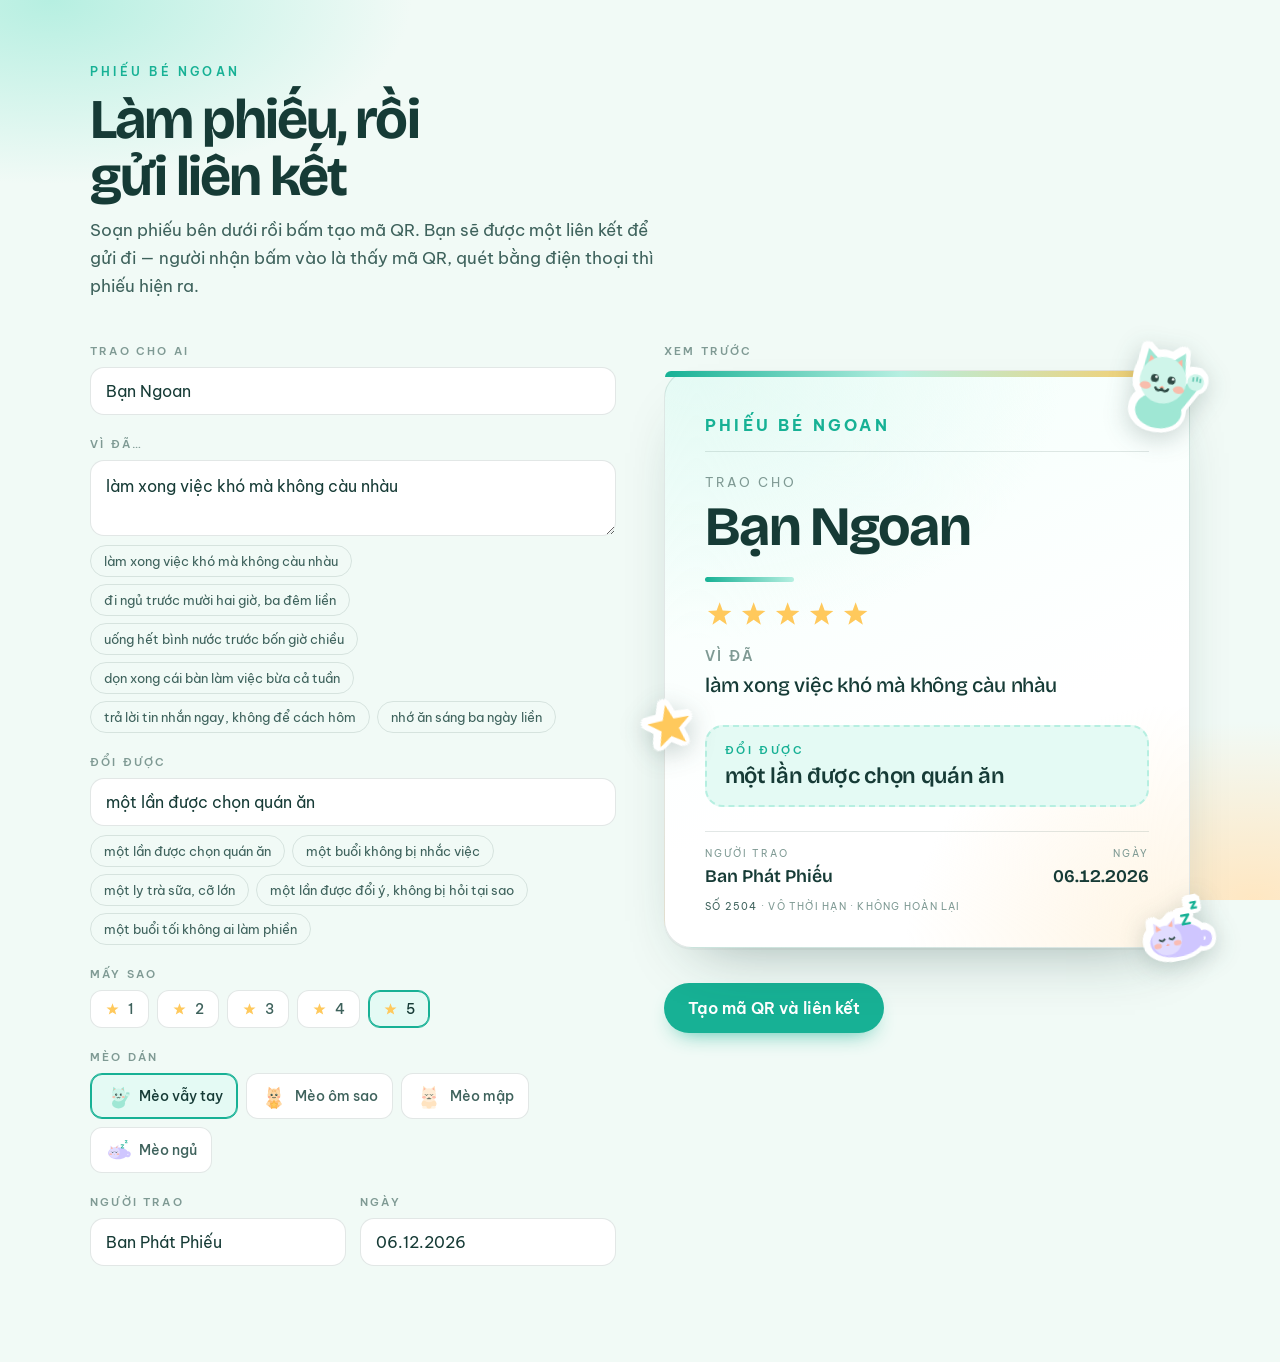
==== docs/index.html @ 90608438 "Chữ PHIẾU BÉ NGOAN trên thẻ to hơn" ====
<!doctype html>
<html lang="vi">
<head>
<meta charset="utf-8">
<meta name="viewport" content="width=device-width, initial-scale=1">
<meta name="theme-color" content="#F1FAF6">
<meta name="description" content="Làm phiếu bé ngoan: soạn nội dung, tạo mã QR và gửi liên kết cho người nhận.">
<meta name="color-scheme" content="light">
<style>*{margin:0;padding:0}html,body{min-height:100%}svg,img{max-width:100%}</style>
<title>Làm Phiếu Bé Ngoan</title>
<link rel="preconnect" href="https://fonts.googleapis.com">
<link rel="preconnect" href="https://fonts.gstatic.com" crossorigin>
<link rel="stylesheet" href="https://fonts.googleapis.com/css2?family=Bricolage+Grotesque:opsz,wght@12..96,500;12..96,600;12..96,700&family=Be+Vietnam+Pro:wght@400;500;600&display=swap">
<style>
  *, *::before, *::after { box-sizing: border-box; }

  :root {
    /* nền sáng: mint sương và kem */
    --nen:      #F1FAF6;
    --nen-2:    #FFF7EC;
    --the:      #FFFFFF;
    --the-2:    #F3FFFB;

    /* chữ: mực xanh rừng, không dùng đen thuần */
    --muc:      #163B36;
    --muc-mo:   #3E625C;
    --xam:      #7F9A94;

    /* sắc nhấn pastel */
    --mint:     #17B195;
    --mint-nhat:#B6EFE1;
    --mint-rat: #E4FAF4;
    --dao:      #FF9E86;
    --vang:     #FFC95C;
    --lav:      #B9AEFF;

    --vien:     rgba(22, 59, 54, 0.12);
    --vien-ro:  rgba(22, 59, 54, 0.26);

    --serif: "Bricolage Grotesque", "Be Vietnam Pro", system-ui, sans-serif;
    --sans: "Be Vietnam Pro", "Segoe UI", system-ui, -apple-system, sans-serif;

    /* viền trắng kiểu sticker + bóng nổi */
    --keyline:
      drop-shadow(2.5px 0 0 #fff) drop-shadow(-2.5px 0 0 #fff)
      drop-shadow(0 2.5px 0 #fff) drop-shadow(0 -2.5px 0 #fff)
      drop-shadow(1.8px 1.8px 0 #fff) drop-shadow(-1.8px 1.8px 0 #fff)
      drop-shadow(1.8px -1.8px 0 #fff) drop-shadow(-1.8px -1.8px 0 #fff)
      drop-shadow(0 6px 12px rgba(22, 59, 54, 0.22));
  }

  body {
    margin: 0;
    background: var(--nen);
    color: var(--muc);
    font-family: var(--sans);
    font-weight: 400;
    -webkit-font-smoothing: antialiased;
    text-rendering: optimizeLegibility;
  }

  :focus-visible { outline: 2px solid var(--mint); outline-offset: 3px; border-radius: 8px; }

  body {
    background:
      radial-gradient(44% 32% at 4% 0%, var(--mint-nhat), transparent 64%),
      radial-gradient(40% 32% at 98% 100%, #FFE7C2, transparent 62%),
      var(--nen);
    background-attachment: fixed;
    overflow-x: clip;   /* mèo dán tràn mép không được sinh thanh cuộn ngang */
  }

  .trang {
    max-width: 1180px;
    margin: 0 auto;
    padding: clamp(28px, 6vw, 64px) clamp(22px, 4vw, 40px) clamp(48px, 8vw, 96px);
    display: flex; flex-direction: column;
    gap: clamp(28px, 5vw, 44px);
  }

  /* ---------- đầu trang ---------- */
  .dinh { display: flex; flex-direction: column; gap: 12px; max-width: 52ch; }
  .mi {
    font-size: .72rem; font-weight: 600;
    letter-spacing: .28em; text-transform: uppercase;
    color: var(--mint);
  }
  .dinh h1 {
    margin: 0;
    font-family: var(--serif);
    font-weight: 700;
    font-size: clamp(2.2rem, 7vw, 3.5rem);
    line-height: 1.02;
    letter-spacing: -0.035em;
    text-wrap: balance;
  }
  .dinh p { margin: 0; color: var(--muc-mo); font-size: clamp(.98rem, 2.6vw, 1.08rem); line-height: 1.6; }

  /* ---------- khung hai cột ---------- */
  .khung {
    display: grid;
    grid-template-columns: minmax(0, 1fr) minmax(0, 1fr);
    gap: clamp(24px, 4vw, 48px);
    align-items: start;
  }
  @media (max-width: 920px) { .khung { grid-template-columns: 1fr; } }

  /* ---------- bảng nhập ---------- */
  .bang { display: flex; flex-direction: column; gap: 22px; }
  .o { display: flex; flex-direction: column; gap: 9px; }
  .o > label, .o > span.nhan {
    font-size: .68rem; font-weight: 600;
    letter-spacing: .2em; text-transform: uppercase;
    color: var(--xam);
  }
  .o input, .o textarea {
    font: inherit; font-size: 1rem;
    color: var(--muc);
    background: var(--the);
    border: 1px solid var(--vien);
    border-radius: 14px;
    padding: 13px 15px;
    width: 100%;
    transition: border-color .18s ease, box-shadow .18s ease;
  }
  .o input:hover, .o textarea:hover { border-color: var(--vien-ro); }
  .o input:focus, .o textarea:focus {
    outline: none;
    border-color: var(--mint);
    box-shadow: 0 0 0 3px var(--mint-rat);
  }
  .o textarea { resize: vertical; min-height: 76px; line-height: 1.5; }
  .o input::placeholder, .o textarea::placeholder { color: var(--xam); }
  .hai { display: grid; grid-template-columns: 1fr 1fr; gap: 14px; }

  .goi { display: flex; flex-wrap: wrap; gap: 7px; }
  .goi button {
    font: inherit; font-size: .82rem;
    cursor: pointer;
    color: var(--muc-mo);
    background: transparent;
    border: 1px solid var(--vien);
    border-radius: 999px;
    padding: 7px 13px;
    text-align: left;
    transition: color .16s ease, border-color .16s ease, background .16s ease;
  }
  .goi button:hover { color: var(--muc); border-color: var(--mint); background: var(--mint-rat); }

  .chon { display: flex; flex-wrap: wrap; gap: 8px; }
  .chon button {
    font: inherit; font-size: .9rem; font-weight: 500;
    cursor: pointer;
    color: var(--muc-mo);
    background: var(--the);
    border: 1px solid var(--vien);
    border-radius: 12px;
    padding: 9px 14px;
    display: inline-flex; align-items: center; gap: 8px;
    transition: all .16s ease;
  }
  .chon button[aria-pressed="true"] {
    color: var(--muc);
    border-color: var(--mint);
    background: var(--mint-rat);
    box-shadow: inset 0 0 0 1px var(--mint);
  }
  .chon .sao-nho { width: 15px; height: 15px; display: block; }
  .chon .meo-nho { width: 26px; height: 26px; display: block; }

  /* ---------- cột phải ---------- */
  .phai { display: flex; flex-direction: column; gap: clamp(22px, 3.4vw, 34px); }
  .xem { display: flex; flex-direction: column; gap: 12px; }
  .xem > span {
    font-size: .68rem; font-weight: 600;
    letter-spacing: .2em; text-transform: uppercase; color: var(--xam);
  }
  .xem .the { max-width: 100%; }

  /* ---------- tạo mã ---------- */
  .tao { display: flex; flex-direction: column; gap: 18px; }

  .nut-lon {
    font: inherit; font-size: 1.02rem; font-weight: 600;
    cursor: pointer;
    padding: 15px 24px;
    border-radius: 999px;
    border: none;
    background: var(--mint);
    color: #fff;
    align-self: flex-start;
    display: inline-flex; align-items: center; gap: 10px;
    box-shadow: 0 10px 22px -12px rgba(23, 177, 149, 0.9);
    transition: background .16s ease, transform .12s ease;
  }
  .nut-lon:hover { background: #12A085; }
  .nut-lon:active { transform: translateY(1px); }

  .kq {
    display: grid;
    grid-template-columns: auto minmax(0, 1fr);
    gap: clamp(16px, 2.6vw, 24px);
    align-items: start;
    background: var(--the);
    border: 1px solid var(--vien);
    border-radius: 22px;
    padding: clamp(16px, 3vw, 22px);
    box-shadow: 0 24px 46px -30px rgba(22, 59, 54, 0.4);
  }
  .kq[hidden] { display: none; }
  @media (max-width: 560px) { .kq { grid-template-columns: 1fr; justify-items: center; text-align: center; } }

  .kq .ma-nho {
    background: #fff;
    border: 1px solid var(--vien);
    border-radius: 16px;
    padding: 10px;
  }
  .kq .ma-nho svg { display: block; width: clamp(120px, 26vw, 156px); height: auto; color: var(--muc); }

  .cot-link { display: flex; flex-direction: column; gap: 10px; min-width: 0; }
  .cot-link > label {
    font-size: .68rem; font-weight: 600;
    letter-spacing: .2em; text-transform: uppercase; color: var(--xam);
  }
  .hop { display: flex; gap: 8px; }
  .hop input {
    font: inherit; font-size: .88rem;
    flex: 1; min-width: 0;
    color: var(--muc-mo);
    background: var(--mint-rat);
    border: 1px solid var(--vien);
    border-radius: 12px;
    padding: 11px 13px;
    text-overflow: ellipsis;
  }
  .hop button {
    font: inherit; font-size: .9rem; font-weight: 600;
    cursor: pointer;
    white-space: nowrap;
    padding: 11px 18px;
    border-radius: 12px;
    border: 1px solid var(--mint);
    background: var(--mint);
    color: #fff;
    transition: background .16s ease;
  }
  .hop button:hover { background: #12A085; }

  .kq .ghi { margin: 0; font-size: .86rem; line-height: 1.6; color: var(--muc-mo); }
  .kq .xem-qr {
    font-size: .9rem; font-weight: 600;
    color: var(--mint); text-decoration: none;
    align-self: flex-start;
  }
  .kq .xem-qr:hover { text-decoration: underline; }

  .canh-bao {
    display: none;
    font-size: .88rem; line-height: 1.5;
    color: #8A5A12;
    background: #FFF3DC;
    border: 1px solid #F5D9A0;
    border-radius: 12px;
    padding: 11px 14px;
  }
  .canh-bao.hien { display: block; }

  /* ============ TẤM PHIẾU ============ */
  .the {
    position: relative;
    width: 100%;
    max-width: 560px;
    padding: clamp(26px, 6.5vw, 44px) clamp(22px, 6vw, 40px) clamp(22px, 5vw, 34px);
    border-radius: 28px;
    background:
      radial-gradient(120% 80% at 6% 0%, var(--mint-rat), transparent 58%),
      radial-gradient(90% 70% at 100% 100%, #FFF4E2, transparent 60%),
      linear-gradient(158deg, var(--the-2), var(--the) 62%);
    border: 1px solid var(--vien);
    box-shadow: 0 28px 60px -34px rgba(22, 59, 54, 0.45), 0 2px 0 rgba(22, 59, 54, 0.04);
    container-type: inline-size;
  }
  /* dải mint mảnh ở mép trên, cho ra dáng giấy in */
  .the::before {
    content: "";
    position: absolute; top: 0; left: 0; right: 0;
    height: 6px;
    border-radius: 28px 28px 0 0;
    background: linear-gradient(90deg, var(--mint), var(--mint-nhat) 45%, var(--vang));
  }

  .dau-the {
    display: flex; align-items: center;
    gap: 14px;
    padding-right: clamp(58px, 20cqw, 92px);   /* chừa chỗ cho mèo dán góc trên */
    padding-bottom: 16px;
    border-bottom: 1px solid var(--vien);
  }
  .nhan-the {
    font-size: clamp(.86rem, 3.6cqw, 1.12rem);
    font-weight: 700;
    letter-spacing: .2em;
    text-transform: uppercase;
    color: var(--mint);
  }
  .so-the {
    font-variant-numeric: tabular-nums;
    white-space: nowrap;
    color: var(--muc-mo);
  }

  .trao {
    margin: clamp(20px, 5cqw, 30px) 0 0;
    font-size: clamp(.78rem, 3cqw, .9rem);
    letter-spacing: .2em;
    text-transform: uppercase;
    color: var(--xam);
  }

  .ten {
    margin: .14em 0 0;
    font-family: var(--serif);
    font-weight: 700;
    font-size: clamp(2.2rem, 12.5cqw, 3.7rem);
    line-height: 1.02;
    letter-spacing: -0.03em;
    text-wrap: balance;
    color: var(--muc);
  }
  .ten::after {
    content: "";
    display: block;
    width: clamp(56px, 20cqw, 92px);
    height: 5px;
    margin-top: .38em;
    border-radius: 5px;
    background: linear-gradient(90deg, var(--mint), var(--mint-nhat));
  }

  .sao {
    display: flex; gap: .3em;
    margin-top: clamp(18px, 4.4cqw, 26px);
  }
  .sao svg { width: clamp(22px, 6.6cqw, 30px); height: auto; display: block; }
  .sao .tat { opacity: .16; }

  .vi {
    margin: clamp(16px, 4cqw, 22px) 0 0;
    font-family: var(--serif);
    font-weight: 500;
    font-size: clamp(1.06rem, 4.6cqw, 1.38rem);
    line-height: 1.45;
    letter-spacing: -0.01em;
    color: var(--muc);
    text-wrap: pretty;
  }
  .vi span {
    display: block;
    margin-bottom: .34em;
    font-family: var(--sans);
    font-size: .68em;
    font-weight: 600;
    letter-spacing: .18em;
    text-transform: uppercase;
    color: var(--xam);
  }

  /* cuống vé "đổi được" */
  .doi {
    margin-top: clamp(22px, 5.4cqw, 32px);
    padding: clamp(14px, 3.6cqw, 20px) clamp(16px, 4cqw, 22px);
    border: 2px dashed var(--mint-nhat);
    border-radius: 18px;
    background: var(--mint-rat);
    display: flex; flex-direction: column; gap: .3em;
  }
  .doi-nhan {
    font-size: clamp(.6rem, 2.4cqw, .7rem);
    font-weight: 600;
    letter-spacing: .24em;
    text-transform: uppercase;
    color: var(--mint);
  }
  .doi-noi {
    font-family: var(--serif);
    font-weight: 600;
    font-size: clamp(1.1rem, 5cqw, 1.44rem);
    line-height: 1.25;
    letter-spacing: -0.015em;
    color: var(--muc);
    text-wrap: balance;
  }

  .chan-the {
    margin-top: clamp(22px, 5.4cqw, 32px);
    padding-top: clamp(14px, 3.4cqw, 18px);
    border-top: 1px solid var(--vien);
    display: flex; align-items: flex-end; justify-content: space-between; gap: 18px;
  }
  .chan-the div { display: flex; flex-direction: column; gap: .3em; }
  .chan-the .nhan-nho {
    font-size: .62rem; letter-spacing: .2em; text-transform: uppercase; color: var(--xam);
  }
  .chan-the b {
    font-family: var(--serif); font-weight: 600;
    font-size: clamp(.98rem, 4cqw, 1.14rem);
    color: var(--muc);
  }
  .chan-the .ngay b { font-variant-numeric: tabular-nums; }
  .chan-the .ngay { text-align: right; }

  .hieu-luc {
    margin-top: clamp(12px, 3cqw, 16px);
    font-size: .64rem;
    letter-spacing: .12em;
    text-transform: uppercase;
    color: var(--xam);
  }

  /* ============ MÈO DÁN ============ */
  .meo {
    position: absolute;
    filter: var(--keyline);
    pointer-events: none;
    z-index: 2;
  }
  .meo svg { width: 100%; height: auto; display: block; }
  .meo-1 { width: clamp(74px, 21cqw, 108px); top: -34px;  right: -18px; transform: rotate(9deg); }
  .meo-2 { width: clamp(58px, 16cqw, 82px);  bottom: -20px; right: -22px; transform: rotate(-11deg); }
  .meo-3 { width: clamp(44px, 12cqw, 60px);  bottom: 34%; left: -22px; transform: rotate(-12deg); }

  @media (prefers-reduced-motion: no-preference) {
    .meo-1 { animation: nhun-meo 3.4s ease-in-out infinite; }
    @keyframes nhun-meo {
      0%, 100% { transform: rotate(9deg) translateY(0); }
      50%      { transform: rotate(9deg) translateY(-5px); }
    }
  }
</style>
</head>
<body>
<svg width="0" height="0" style="position:absolute" aria-hidden="true" focusable="false">
  <defs>
    <symbol id="sao" viewBox="0 0 32 30">
      <path d="M16 1.5 L19.3 10.5 L28.8 10.8 L21.3 16.7 L23.9 25.9 L16 20.6 L8.1 25.9 L10.7 16.7 L3.2 10.8 L12.7 10.5 Z"/>
    </symbol>

    <!-- mèo mập ngồi, mắt nhắm tít -->
    <symbol id="meo-map" viewBox="0 0 100 100">
      <ellipse cx="50" cy="80" rx="29" ry="19" fill="#FFE3C0"/>
      <ellipse cx="33" cy="94" rx="9" ry="5.5" fill="#FFF3E2"/>
      <ellipse cx="67" cy="94" rx="9" ry="5.5" fill="#FFF3E2"/>
      <path d="M25 36 L28 11 L47 27 Z" fill="#FFE3C0"/>
      <path d="M75 36 L72 11 L53 27 Z" fill="#FFE3C0"/>
      <path d="M29 31 L31 18 L41 27 Z" fill="#FFB4A2"/>
      <path d="M71 31 L69 18 L59 27 Z" fill="#FFB4A2"/>
      <circle cx="50" cy="47" r="27" fill="#FFEDD6"/>
      <path d="M36 45c2.4 3.4 6.6 3.4 9 0" stroke="#2E4A44" stroke-width="3.2" fill="none" stroke-linecap="round"/>
      <path d="M55 45c2.4 3.4 6.6 3.4 9 0" stroke="#2E4A44" stroke-width="3.2" fill="none" stroke-linecap="round"/>
      <ellipse cx="31" cy="55" rx="7" ry="4.6" fill="#FFB4A2" opacity=".85"/>
      <ellipse cx="69" cy="55" rx="7" ry="4.6" fill="#FFB4A2" opacity=".85"/>
      <path d="M50 54l-3.4 3h6.8z" fill="#FF9E86"/>
      <path d="M50 57v2.6m0 0c-1.9 3-6.2 2.8-7.6-.4M50 59.6c1.9 3 6.2 2.8 7.6-.4" stroke="#2E4A44" stroke-width="2.8" fill="none" stroke-linecap="round"/>
    </symbol>

    <!-- mèo cam ôm ngôi sao -->
    <symbol id="meo-sao" viewBox="0 0 100 100">
      <ellipse cx="50" cy="78" rx="26" ry="20" fill="#FFC078"/>
      <path d="M27 38 L30 14 L48 29 Z" fill="#FFC078"/>
      <path d="M73 38 L70 14 L52 29 Z" fill="#FFC078"/>
      <path d="M31 33 L33 21 L42 29 Z" fill="#FFB4A2"/>
      <path d="M69 33 L67 21 L58 29 Z" fill="#FFB4A2"/>
      <circle cx="50" cy="46" r="25" fill="#FFD9A5"/>
      <path d="M43 28c1.6 2.6 1.6 4.6 0 7M50 26.4c1.7 2.8 1.7 5 0 7.6M57 28c-1.6 2.6-1.6 4.6 0 7" stroke="#EFA959" stroke-width="3" fill="none" stroke-linecap="round"/>
      <circle cx="41" cy="46" r="4.4" fill="#2E4A44"/>
      <circle cx="59" cy="46" r="4.4" fill="#2E4A44"/>
      <circle cx="42.6" cy="44.4" r="1.5" fill="#fff"/>
      <circle cx="60.6" cy="44.4" r="1.5" fill="#fff"/>
      <ellipse cx="32" cy="54" rx="6" ry="4" fill="#FF9E86" opacity=".8"/>
      <ellipse cx="68" cy="54" rx="6" ry="4" fill="#FF9E86" opacity=".8"/>
      <path d="M50 52l-3 2.8h6z" fill="#FF9E86"/>
      <path d="M50 55.6c-1.6 2.6-5.4 2.4-6.6-.4M50 55.6c1.6 2.6 5.4 2.4 6.6-.4" stroke="#2E4A44" stroke-width="2.6" fill="none" stroke-linecap="round"/>
      <path d="M50 66.5 L54.4 78.4 L67 78.8 L57.1 86.6 L60.5 98.7 L50 91.7 L39.5 98.7 L42.9 86.6 L33 78.8 L45.6 78.4 Z" fill="#FFC95C" stroke="#F5A623" stroke-width="2" stroke-linejoin="round"/>
      <ellipse cx="28" cy="80" rx="8" ry="6" fill="#FFD9A5" transform="rotate(-18 28 80)"/>
      <ellipse cx="72" cy="80" rx="8" ry="6" fill="#FFD9A5" transform="rotate(18 72 80)"/>
    </symbol>

    <!-- mèo tím cuộn tròn ngủ -->
    <symbol id="meo-ngu" viewBox="0 0 100 100">
      <path d="M88 62c0 14.4-17 24-38 24S12 76.4 12 62s17-22 38-22 38 7.6 38 22z" fill="#CFC6FF"/>
      <path d="M86 60c6-2 10 3 8 9-1.6 4.8-7 6-10.6 3.4" fill="none" stroke="#CFC6FF" stroke-width="9" stroke-linecap="round"/>
      <circle cx="36" cy="60" r="21" fill="#E1DCFF"/>
      <path d="M20 50 L21 33 L34 44 Z" fill="#E1DCFF"/>
      <path d="M50 46 L52 30 L38 41 Z" fill="#E1DCFF"/>
      <path d="M23 46 L24 37 L31 44 Z" fill="#FFB4A2"/>
      <path d="M47 43 L48 34 L41 41 Z" fill="#FFB4A2"/>
      <path d="M26 58c1.8 2.6 5 2.6 6.8 0" stroke="#2E4A44" stroke-width="2.8" fill="none" stroke-linecap="round"/>
      <path d="M40 58c1.8 2.6 5 2.6 6.8 0" stroke="#2E4A44" stroke-width="2.8" fill="none" stroke-linecap="round"/>
      <ellipse cx="22" cy="66" rx="5.4" ry="3.6" fill="#FFB4A2" opacity=".8"/>
      <ellipse cx="50" cy="66" rx="5.4" ry="3.6" fill="#FFB4A2" opacity=".8"/>
      <path d="M36 65l-2.6 2.4h5.2z" fill="#FF9E86"/>
      <path d="M62 30h10l-10 12h10" stroke="#17B195" stroke-width="3.4" fill="none" stroke-linecap="round" stroke-linejoin="round"/>
      <path d="M78 14h7l-7 8h7" stroke="#17B195" stroke-width="3" fill="none" stroke-linecap="round" stroke-linejoin="round"/>
    </symbol>

    <!-- mèo mint vẫy tay -->
    <symbol id="meo-vay" viewBox="0 0 100 100">
      <ellipse cx="52" cy="79" rx="25" ry="19" fill="#9FE7D4"/>
      <path d="M70 72 L84 48" stroke="#9FE7D4" stroke-width="13" stroke-linecap="round" fill="none"/>
      <circle cx="87" cy="43" r="9" fill="#CFF5EA"/>
      <path d="M84 38.5v3.2M88 37.6v3.6M91.6 39v3" stroke="#6FCDB8" stroke-width="2" stroke-linecap="round"/>
      <path d="M29 38 L32 14 L50 29 Z" fill="#9FE7D4"/>
      <path d="M75 38 L72 14 L54 29 Z" fill="#9FE7D4"/>
      <path d="M33 33 L35 21 L44 29 Z" fill="#FFB4A2"/>
      <path d="M71 33 L69 21 L60 29 Z" fill="#FFB4A2"/>
      <circle cx="52" cy="46" r="25" fill="#CFF5EA"/>
      <circle cx="43" cy="45" r="4.2" fill="#2E4A44"/>
      <circle cx="61" cy="45" r="4.2" fill="#2E4A44"/>
      <circle cx="44.5" cy="43.5" r="1.4" fill="#fff"/>
      <circle cx="62.5" cy="43.5" r="1.4" fill="#fff"/>
      <ellipse cx="34" cy="54" rx="6" ry="4" fill="#FFB4A2" opacity=".85"/>
      <ellipse cx="70" cy="54" rx="6" ry="4" fill="#FFB4A2" opacity=".85"/>
      <path d="M52 52l-3 2.8h6z" fill="#FF9E86"/>
      <path d="M52 55.4c-1.7 2.8-5.6 2.6-6.9-.4M52 55.4c1.7 2.8 5.6 2.6 6.9-.4" stroke="#2E4A44" stroke-width="2.6" fill="none" stroke-linecap="round"/>
    </symbol>
  </defs>
</svg>

<div class="trang">
  <header class="dinh">
    <span class="mi">Phiếu bé ngoan</span>
    <h1>Làm phiếu, rồi gửi liên kết</h1>
    <p>Soạn phiếu bên dưới rồi bấm tạo mã QR. Bạn sẽ được một liên kết để gửi đi — người nhận bấm vào là thấy mã QR, quét bằng điện thoại thì phiếu hiện ra.</p>
  </header>

  <div class="khung">
    <form class="bang" id="bang" autocomplete="off">
      <div class="o">
        <label for="i-t">Trao cho ai</label>
        <input id="i-t" data-k="t" placeholder="Tên người được khen">
      </div>

      <div class="o">
        <label for="i-l">Vì đã…</label>
        <textarea id="i-l" data-k="l" placeholder="làm xong việc khó mà không càu nhàu"></textarea>
        <div class="goi" id="goi-l"></div>
      </div>

      <div class="o">
        <label for="i-r">Đổi được</label>
        <input id="i-r" data-k="r" placeholder="một lần được chọn quán ăn">
        <div class="goi" id="goi-r"></div>
      </div>

      <div class="o">
        <span class="nhan">Mấy sao</span>
        <div class="chon" id="chon-s"></div>
      </div>

      <div class="o">
        <span class="nhan">Mèo dán</span>
        <div class="chon" id="chon-c"></div>
      </div>

      <div class="hai">
        <div class="o">
          <label for="i-g">Người trao</label>
          <input id="i-g" data-k="g" placeholder="Ban Phát Phiếu">
        </div>
        <div class="o">
          <label for="i-n">Ngày</label>
          <input id="i-n" data-k="n" placeholder="24.08.2026">
        </div>
      </div>
    </form>

    <div class="phai">
      <div class="xem">
        <span>Xem trước</span>
        <article class="the" id="the"></article>
      </div>

      <div class="tao">
        <button type="button" class="nut-lon" id="nut-tao">Tạo mã QR và liên kết</button>

        <p class="canh-bao" id="canh-bao"></p>

        <div class="kq" id="kq" hidden>
          <div class="ma-nho">
            <svg id="qr" role="img" aria-label="Mã QR mở phiếu bé ngoan"></svg>
          </div>
          <div class="cot-link">
            <label for="o-link">Liên kết gửi đi</label>
            <div class="hop">
              <input id="o-link" readonly>
              <button type="button" id="nut-sao">Sao chép</button>
            </div>
            <p class="ghi">Gửi liên kết này cho người ta. Họ bấm vào sẽ thấy trang có mã QR to để quét. Mã nhỏ bên cạnh chính là mã đó — bạn cũng có thể chìa máy cho họ quét ngay.</p>
            <a class="xem-qr" id="nut-xem" href="#" target="_blank" rel="noopener">Xem trước trang mã QR →</a>
          </div>
        </div>
      </div>
    </div>
  </div>
</div>

<script>
/* Bộ mã hoá QR chạy trong trình duyệt: chế độ byte, mức lỗi L/M, phiên bản 1..20.
   Bảng ECC và vị trí ô căn chỉnh sinh từ thư viện segno (xem README).
   Đã kiểm chứng: render rồi giải mã ngược 16/17 trường hợp thử, phiên bản 1..15. */
const ECC_TB=[[[[1,26,19]],[[1,26,16]]],[[[1,44,34]],[[1,44,28]]],[[[1,70,55]],[[1,70,44]]],[[[1,100,80]],[[2,50,32]]],[[[1,134,108]],[[2,67,43]]],[[[2,86,68]],[[4,43,27]]],[[[2,98,78]],[[4,49,31]]],[[[2,121,97]],[[2,60,38],[2,61,39]]],[[[2,146,116]],[[3,58,36],[2,59,37]]],[[[2,86,68],[2,87,69]],[[4,69,43],[1,70,44]]],[[[4,101,81]],[[1,80,50],[4,81,51]]],[[[2,116,92],[2,117,93]],[[6,58,36],[2,59,37]]],[[[4,133,107]],[[8,59,37],[1,60,38]]],[[[3,145,115],[1,146,116]],[[4,64,40],[5,65,41]]],[[[5,109,87],[1,110,88]],[[5,65,41],[5,66,42]]],[[[5,122,98],[1,123,99]],[[7,73,45],[3,74,46]]],[[[1,135,107],[5,136,108]],[[10,74,46],[1,75,47]]],[[[5,150,120],[1,151,121]],[[9,69,43],[4,70,44]]],[[[3,141,113],[4,142,114]],[[3,70,44],[11,71,45]]],[[[3,135,107],[5,136,108]],[[3,67,41],[13,68,42]]]];
const ALIGN_TB=[[6,18],[6,22],[6,26],[6,30],[6,34],[6,22,38],[6,24,42],[6,26,46],[6,28,50],[6,30,54],[6,32,58],[6,34,62],[6,26,46,66],[6,26,48,70],[6,26,50,74],[6,30,54,78],[6,30,56,82],[6,30,58,86],[6,34,62,90]];

/* Bộ mã hoá QR tối giản: chế độ byte, mức lỗi L/M, phiên bản 1..20.
   Bảng ECC và vị trí ô căn chỉnh lấy từ thư viện segno để khỏi sai số liệu. */
var QR = (function () {
  "use strict";

  // --- trường Galois GF(256), đa thức nguyên thuỷ 0x11D ---
  var EXP = new Uint8Array(512), LOG = new Uint8Array(256);
  (function () {
    for (var i = 0, x = 1; i < 255; i++) { EXP[i] = x; LOG[x] = i; x <<= 1; if (x & 0x100) x ^= 0x11d; }
    for (var j = 255; j < 512; j++) EXP[j] = EXP[j - 255];
  })();
  function nhan(a, b) { return a && b ? EXP[LOG[a] + LOG[b]] : 0; }

  function daThucSinh(n) {
    var g = [1];
    for (var i = 0; i < n; i++) {
      var t = new Array(g.length + 1);
      for (var k = 0; k < t.length; k++) t[k] = 0;
      for (var j = 0; j < g.length; j++) {
        t[j] ^= g[j];
        t[j + 1] ^= nhan(g[j], EXP[i]);
      }
      g = t;
    }
    return g;
  }

  function duLoi(data, n) {
    var g = daThucSinh(n), res = new Uint8Array(data.length + n), i, j;
    res.set(data);
    for (i = 0; i < data.length; i++) {
      var c = res[i];
      if (!c) continue;
      for (j = 0; j < g.length; j++) res[i + j] ^= nhan(g[j], c);
    }
    return res.subarray(data.length);
  }

  // --- chuỗi bit ---
  function Bit() { this.b = []; }
  Bit.prototype.day = function (val, len) {
    for (var i = len - 1; i >= 0; i--) this.b.push((val >>> i) & 1);
  };
  Bit.prototype.byteHoa = function (n) {
    var out = new Uint8Array(n), i;
    for (i = 0; i < this.b.length; i++) if (this.b[i]) out[i >> 3] |= 0x80 >> (i & 7);
    return out;
  };

  function utf8(s) { return new TextEncoder().encode(s); }

  var MUC = { L: 0, M: 1 };           // chỉ số trong ECC_TB
  var BIT_MUC = { L: 1, M: 0 };       // 2 bit mức lỗi trong ô thông tin định dạng

  function khoi(v, muc) { return ECC_TB[v - 1][MUC[muc]]; }
  function soODuLieu(v, muc) {
    return khoi(v, muc).reduce(function (t, b) { return t + b[0] * b[2]; }, 0);
  }
  function dem(v) { return v < 10 ? 8 : 16; }   // độ dài chỉ báo số ký tự, chế độ byte

  function chonPhienBan(len, muc) {
    for (var v = 1; v <= 20; v++) {
      if (4 + dem(v) + 8 * len <= soODuLieu(v, muc) * 8) return v;
    }
    return 0;
  }

  // --- ghép dữ liệu + sửa lỗi, có xen kẽ khối ---
  function taoODuLieu(bytes, v, muc) {
    var bs = new Bit(), tong = soODuLieu(v, muc), i;
    bs.day(4, 4);                 // chế độ byte
    bs.day(bytes.length, dem(v));
    for (i = 0; i < bytes.length; i++) bs.day(bytes[i], 8);
    var conLai = tong * 8 - bs.b.length;
    bs.day(0, Math.min(4, conLai));                 // dấu kết thúc
    while (bs.b.length % 8) bs.b.push(0);
    var d = bs.byteHoa(tong), vt = Math.ceil(bs.b.length / 8), dem2 = 0;
    while (vt < tong) d[vt++] = (dem2++ % 2) ? 0x11 : 0xec;   // ô đệm

    var nhom = [], vtri = 0;
    khoi(v, muc).forEach(function (b) {
      for (var k = 0; k < b[0]; k++) {
        nhom.push({ d: d.subarray(vtri, vtri + b[2]), n: b[1] - b[2] });
        vtri += b[2];
      }
    });
    var ec = nhom.map(function (n) { return duLoi(n.d, n.n); });

    var ra = [], maxD = Math.max.apply(null, nhom.map(function (n) { return n.d.length; }));
    var maxE = Math.max.apply(null, ec.map(function (e) { return e.length; })), j;
    for (i = 0; i < maxD; i++) for (j = 0; j < nhom.length; j++) if (i < nhom[j].d.length) ra.push(nhom[j].d[i]);
    for (i = 0; i < maxE; i++) for (j = 0; j < ec.length; j++) if (i < ec[j].length) ra.push(ec[j][i]);
    return ra;
  }

  // --- BCH cho ô thông tin định dạng và phiên bản ---
  function soBit(x) { var n = 0; while (x) { n++; x >>>= 1; } return n; }
  function bch(d, poly, bitPoly) {
    while (soBit(d) >= bitPoly) d ^= poly << (soBit(d) - bitPoly);
    return d;
  }
  function thongTinDinhDang(muc, mask) {
    var so = (BIT_MUC[muc] << 3) | mask;
    return ((so << 10) | bch(so << 10, 0x537, 11)) ^ 0x5412;
  }
  function thongTinPhienBan(v) {
    return (v << 12) | bch(v << 12, 0x1f25, 13);
  }

  // --- khung ma trận ---
  function khungMoi(v) {
    var n = 4 * v + 17, i, j;
    var m = [], giu = [];
    for (i = 0; i < n; i++) { m.push(new Uint8Array(n)); giu.push(new Uint8Array(n)); }

    function dat(r, c, val) { m[r][c] = val; giu[r][c] = 1; }

    // ba ô định vị + dải phân cách
    [[0, 0], [0, n - 7], [n - 7, 0]].forEach(function (p) {
      for (i = -1; i <= 7; i++) for (j = -1; j <= 7; j++) {
        var r = p[0] + i, c = p[1] + j;
        if (r < 0 || c < 0 || r >= n || c >= n) continue;
        var v1 = (i >= 0 && i <= 6 && (j === 0 || j === 6)) ||
                 (j >= 0 && j <= 6 && (i === 0 || i === 6)) ||
                 (i >= 2 && i <= 4 && j >= 2 && j <= 4);
        dat(r, c, v1 ? 1 : 0);
      }
    });

    // dải nhịp
    for (i = 8; i < n - 8; i++) { dat(6, i, i % 2 === 0 ? 1 : 0); dat(i, 6, i % 2 === 0 ? 1 : 0); }

    // ô căn chỉnh
    if (v >= 2) {
      var pos = ALIGN_TB[v - 2];
      pos.forEach(function (r) {
        pos.forEach(function (c) {
          if ((r === 6 && c === 6) || (r === 6 && c === n - 7) || (r === n - 7 && c === 6)) return;
          for (i = -2; i <= 2; i++) for (j = -2; j <= 2; j++) {
            var t = Math.max(Math.abs(i), Math.abs(j));
            dat(r + i, c + j, t !== 1 ? 1 : 0);
          }
        });
      });
    }

    // chỗ dành cho thông tin định dạng
    for (i = 0; i <= 8; i++) { if (i !== 6) { dat(8, i, 0); dat(i, 8, 0); } }
    for (i = 0; i < 8; i++) { dat(8, n - 1 - i, 0); dat(n - 1 - i, 8, 0); }
    dat(n - 8, 8, 1);   // ô luôn tối

    // chỗ dành cho thông tin phiên bản
    if (v >= 7) {
      for (i = 0; i < 6; i++) for (j = 0; j < 3; j++) { dat(n - 11 + j, i, 0); dat(i, n - 11 + j, 0); }
    }
    return { m: m, giu: giu, n: n };
  }

  function datDuLieu(k, o) {
    var n = k.n, bit = 0, tong = o.length * 8;
    for (var c = n - 1; c > 0; c -= 2) {
      if (c === 6) c--;
      for (var i = 0; i < n; i++) {
        for (var t = 0; t < 2; t++) {
          var r = ((c + 1) & 2) === 0 ? n - 1 - i : i;   // hướng zigzag theo cột
          var cc = c - t;
          if (k.giu[r][cc]) continue;
          var v = bit < tong ? (o[bit >> 3] >> (7 - (bit & 7))) & 1 : 0;
          k.m[r][cc] = v; bit++;
        }
      }
    }
  }

  function mask(r, c, k) {
    switch (k) {
      case 0: return (r + c) % 2 === 0;
      case 1: return r % 2 === 0;
      case 2: return c % 3 === 0;
      case 3: return (r + c) % 3 === 0;
      case 4: return (Math.floor(r / 2) + Math.floor(c / 3)) % 2 === 0;
      case 5: return (r * c) % 2 + (r * c) % 3 === 0;
      case 6: return ((r * c) % 2 + (r * c) % 3) % 2 === 0;
      default: return ((r + c) % 2 + (r * c) % 3) % 2 === 0;
    }
  }

  function diem(m, n) {
    var p = 0, i, j, k, d;
    // luật 1: dãy cùng màu từ 5 ô
    for (i = 0; i < n; i++) {
      for (d = 0; d < 2; d++) {
        var run = 1;
        for (j = 1; j < n; j++) {
          var a = d ? m[j][i] : m[i][j], b = d ? m[j - 1][i] : m[i][j - 1];
          if (a === b) { run++; } else { if (run >= 5) p += run - 2; run = 1; }
        }
        if (run >= 5) p += run - 2;
      }
    }
    // luật 2: khối 2x2 cùng màu
    for (i = 0; i < n - 1; i++) for (j = 0; j < n - 1; j++) {
      var v = m[i][j];
      if (v === m[i][j + 1] && v === m[i + 1][j] && v === m[i + 1][j + 1]) p += 3;
    }
    // luật 3: mẫu 1:1:3:1:1 kèm 4 ô sáng
    var mau = [1, 0, 1, 1, 1, 0, 1, 0, 0, 0, 0];
    var maur = [0, 0, 0, 0, 1, 0, 1, 1, 1, 0, 1];
    for (i = 0; i < n; i++) for (j = 0; j + 11 <= n; j++) {
      var ok1 = true, ok2 = true, ok3 = true, ok4 = true;
      for (k = 0; k < 11; k++) {
        if (m[i][j + k] !== mau[k]) ok1 = false;
        if (m[i][j + k] !== maur[k]) ok2 = false;
        if (m[j + k][i] !== mau[k]) ok3 = false;
        if (m[j + k][i] !== maur[k]) ok4 = false;
      }
      if (ok1) p += 40; if (ok2) p += 40; if (ok3) p += 40; if (ok4) p += 40;
    }
    // luật 4: tỉ lệ ô tối
    var toi = 0;
    for (i = 0; i < n; i++) for (j = 0; j < n; j++) if (m[i][j]) toi++;
    p += Math.floor(Math.abs(toi * 100 / (n * n) - 50) / 5) * 10;
    return p;
  }

  function taoMa(text, muc, maskEp) {
    muc = muc || "M";
    var bytes = utf8(text), v = chonPhienBan(bytes.length, muc);
    if (!v) throw new Error("Nội dung quá dài cho mã QR (tối đa phiên bản 20)");
    var o = taoODuLieu(bytes, v, muc);

    var tot = null, totDiem = Infinity, mk;
    var dsMask = maskEp == null ? [0, 1, 2, 3, 4, 5, 6, 7] : [maskEp];
    for (var im = 0; im < dsMask.length; im++) {
      mk = dsMask[im];
      var k = khungMoi(v);
      datDuLieu(k, o);
      var i, j, n = k.n;
      for (i = 0; i < n; i++) for (j = 0; j < n; j++) if (!k.giu[i][j] && mask(i, j, mk)) k.m[i][j] ^= 1;

      // thông tin định dạng
      var f = thongTinDinhDang(muc, mk);
      for (i = 0; i < 15; i++) {
        var b = (f >> i) & 1;
        if (i < 6) k.m[i][8] = b;
        else if (i < 8) k.m[i + 1][8] = b;
        else k.m[n - 15 + i][8] = b;
        if (i < 8) k.m[8][n - 1 - i] = b;
        else if (i < 9) k.m[8][15 - i - 1 + 1] = b;
        else k.m[8][15 - i - 1] = b;
      }
      k.m[n - 8][8] = 1;

      // thông tin phiên bản
      if (v >= 7) {
        var vi = thongTinPhienBan(v);
        for (i = 0; i < 18; i++) {
          var bb = (vi >> i) & 1;
          k.m[Math.floor(i / 3)][n - 11 + (i % 3)] = bb;
          k.m[n - 11 + (i % 3)][Math.floor(i / 3)] = bb;
        }
      }

      var d = diem(k.m, n);
      if (d < totDiem) { totDiem = d; tot = k; tot.mask = mk; }
    }
    return { n: tot.n, m: tot.m, phienBan: v, muc: muc, mask: tot.mask };
  }

  // đường dẫn SVG dạng nét ngang, mỗi nét dày 1 đơn vị
  function duongDan(ma) {
    var d = "", n = ma.n, r, c;
    for (r = 0; r < n; r++) {
      c = 0;
      while (c < n) {
        if (!ma.m[r][c]) { c++; continue; }
        var dai = 0;
        while (c + dai < n && ma.m[r][c + dai]) dai++;
        d += "M" + c + " " + (r + 0.5) + "h" + dai;
        c += dai;
      }
    }
    return d;
  }

  return { taoMa: taoMa, duongDan: duongDan };
})();
</script>
<script>
/* Dữ liệu phiếu + bộ dựng thẻ, dùng chung cho trang tạo và trang phiếu.

   Nội dung phiếu nằm trong phần neo (#...) của địa chỉ dưới dạng base64url của
   JSON. Phần neo không được gửi lên máy chủ, nên lời nhắn không lọt vào log của
   GitHub Pages. */
var PHIEU = (function () {
  "use strict";

  var MEO = ["meo-vay", "meo-sao", "meo-map", "meo-ngu"];
  var MEO_TEN = { "meo-vay": "Mèo vẫy tay", "meo-sao": "Mèo ôm sao", "meo-map": "Mèo mập", "meo-ngu": "Mèo ngủ" };

  var SO_PHIEU = "Số 2504";

  var GOI_Y_LOI = [
    "làm xong việc khó mà không càu nhàu",
    "đi ngủ trước mười hai giờ, ba đêm liền",
    "uống hết bình nước trước bốn giờ chiều",
    "dọn xong cái bàn làm việc bừa cả tuần",
    "trả lời tin nhắn ngay, không để cách hôm",
    "nhớ ăn sáng ba ngày liền"
  ];
  var GOI_Y_THUONG = [
    "một lần được chọn quán ăn",
    "một buổi không bị nhắc việc",
    "một ly trà sữa, cỡ lớn",
    "một lần được đổi ý, không bị hỏi tại sao",
    "một buổi tối không ai làm phiền"
  ];

  function homNay() {
    var d = new Date(), hai = function (x) { return (x < 10 ? "0" : "") + x; };
    return hai(d.getDate()) + "." + hai(d.getMonth() + 1) + "." + d.getFullYear();
  }

  function macDinh() {
    return {
      t: "Bạn Ngoan",
      l: GOI_Y_LOI[0],
      r: GOI_Y_THUONG[0],
      g: "Ban Phát Phiếu",
      s: "5",
      c: "meo-vay",
      n: homNay()
    };
  }

  // --- mã hoá / giải mã phần neo ---
  function b64url(s) {
    return btoa(s).replace(/\+/g, "-").replace(/\//g, "_").replace(/=+$/, "");
  }
  function unB64url(s) {
    s = s.replace(/-/g, "+").replace(/_/g, "/");
    while (s.length % 4) s += "=";
    return atob(s);
  }
  function nhiPhanSangChuoi(u8) {
    var s = "", i;
    for (i = 0; i < u8.length; i++) s += String.fromCharCode(u8[i]);
    return s;
  }

  function maHoa(d) {
    var gon = {}, k;
    var md = macDinh();
    for (k in d) if (d[k] && d[k] !== md[k]) gon[k] = d[k];   // chỉ ghi phần khác mặc định cho mã QR gọn
    if (!Object.keys(gon).length) return "";
    return b64url(nhiPhanSangChuoi(new TextEncoder().encode(JSON.stringify(gon))));
  }

  function giaiMa(neo) {
    var d = macDinh();
    if (!neo) return d;
    try {
      var raw = unB64url(neo.replace(/^#/, ""));
      var u8 = new Uint8Array(raw.length), i;
      for (i = 0; i < raw.length; i++) u8[i] = raw.charCodeAt(i);
      var o = JSON.parse(new TextDecoder().decode(u8));
      for (i in o) if (typeof o[i] === "string" || typeof o[i] === "number") d[i] = String(o[i]);
    } catch (e) { /* neo hỏng thì dùng mặc định */ }
    return d;
  }

  function tuDiaChi() { return giaiMa(location.hash); }

  function diaChiPhieu(goc, d) {
    var m = maHoa(d);
    return goc + (m ? "#" + m : "");
  }

  // --- dựng thẻ ---
  function esc(s) {
    return String(s == null ? "" : s)
      .replace(/&/g, "&amp;").replace(/</g, "&lt;").replace(/>/g, "&gt;")
      .replace(/"/g, "&quot;").replace(/'/g, "&#39;");
  }

  function saoHtml(n) {
    n = Math.max(0, Math.min(5, parseInt(n, 10) || 0));
    var s = "", i;
    for (i = 1; i <= 5; i++) {
      s += '<svg viewBox="0 0 32 30" class="' + (i <= n ? "bat" : "tat") +
           '" fill="' + (i <= n ? "#FFC95C" : "#163B36") + '" aria-hidden="true"><use href="#sao"/></svg>';
    }
    return s;
  }

  function meoHtml(c) {
    if (MEO.indexOf(c) < 0) c = "meo-vay";
    var phu = c === "meo-ngu" ? "meo-map" : "meo-ngu";
    return '<div class="meo meo-1"><svg viewBox="0 0 100 100" aria-hidden="true"><use href="#' + c + '"/></svg></div>' +
           '<div class="meo meo-2"><svg viewBox="0 0 100 100" aria-hidden="true"><use href="#' + phu + '"/></svg></div>' +
           '<div class="meo meo-3"><svg viewBox="0 0 32 30" fill="#FFC95C" aria-hidden="true"><use href="#sao"/></svg></div>';
  }

  function veThe(el, d) {
    var n = Math.max(0, Math.min(5, parseInt(d.s, 10) || 0));
    el.innerHTML =
      '<div class="dau-the"><span class="nhan-the">Phiếu bé ngoan</span></div>' +
      '<p class="trao">Trao cho</p>' +
      '<h1 class="ten">' + esc(d.t || macDinh().t) + '</h1>' +
      '<div class="sao" role="img" aria-label="' + n + ' trên 5 sao">' + saoHtml(n) + '</div>' +
      '<p class="vi"><span>Vì đã</span>' + esc(d.l) + '</p>' +
      (d.r ? '<div class="doi"><span class="doi-nhan">Đổi được</span>' +
             '<strong class="doi-noi">' + esc(d.r) + '</strong></div>' : '') +
      '<div class="chan-the">' +
        '<div><span class="nhan-nho">Người trao</span><b>' + esc(d.g) + '</b></div>' +
        '<div class="ngay"><span class="nhan-nho">Ngày</span><b>' + esc(d.n) + '</b></div>' +
      '</div>' +
      '<div class="hieu-luc"><span class="so-the">' + esc(SO_PHIEU) + '</span>' +
      ' · vô thời hạn · không hoàn lại</div>' +
      meoHtml(d.c);
  }

  return {
    MEO: MEO, MEO_TEN: MEO_TEN,
    GOI_Y_LOI: GOI_Y_LOI, GOI_Y_THUONG: GOI_Y_THUONG,
    macDinh: macDinh, homNay: homNay,
    maHoa: maHoa, giaiMa: giaiMa, tuDiaChi: tuDiaChi, diaChiPhieu: diaChiPhieu,
    veThe: veThe
  };
})();
</script>
<script>
(function () {
  "use strict";

  var el = function (id) { return document.getElementById(id); };
  var KHOA = "tao-phieu-v2";
  var THU_MUC = location.href.replace(/[^/#?]*(?:[?#].*)?$/, "");
  var daTao = false;

  var d = PHIEU.macDinh();
  try {
    var luu = JSON.parse(localStorage.getItem(KHOA) || "null");
    if (luu) Object.keys(d).forEach(function (k) { if (typeof luu[k] === "string") d[k] = luu[k]; });
  } catch (e) { /* không có bộ nhớ thì thôi */ }

  // --- dựng các nhóm chọn ---
  var hs = "";
  for (var i = 1; i <= 5; i++) {
    hs += '<button type="button" data-dat="s=' + i + '" aria-pressed="false">' +
          '<svg class="sao-nho" viewBox="0 0 32 30" fill="#FFC95C" aria-hidden="true"><use href="#sao"/></svg>' + i + '</button>';
  }
  el("chon-s").innerHTML = hs;

  el("chon-c").innerHTML = PHIEU.MEO.map(function (m) {
    return '<button type="button" data-dat="c=' + m + '" aria-pressed="false">' +
           '<svg class="meo-nho" viewBox="0 0 100 100" aria-hidden="true"><use href="#' + m + '"/></svg>' +
           PHIEU.MEO_TEN[m] + '</button>';
  }).join("");

  function goiY(hop, ds, khoa) {
    el(hop).innerHTML = ds.map(function (t, n) {
      return '<button type="button" data-goi="' + khoa + '|' + n + '">' + t + "</button>";
    }).join("");
  }
  goiY("goi-l", PHIEU.GOI_Y_LOI, "l");
  goiY("goi-r", PHIEU.GOI_Y_THUONG, "r");

  // --- mã QR: nội dung là địa chỉ trang phiếu, giống mã người nhận sẽ quét ---
  function veQR(urlPhieu) {
    var q;
    try { q = QR.taoMa(urlPhieu, "M"); }
    catch (e1) {
      try { q = QR.taoMa(urlPhieu, "L"); }
      catch (e2) { return null; }
    }
    var vien = 4, s = q.n + 2 * vien, svg = el("qr");
    svg.setAttribute("viewBox", (-vien) + " " + (-vien) + " " + s + " " + s);
    svg.innerHTML =
      '<rect x="' + (-vien) + '" y="' + (-vien) + '" width="' + s + '" height="' + s + '" fill="#FFFFFF"/>' +
      '<path d="' + QR.duongDan(q) + '" fill="none" stroke="currentColor" stroke-width="1" shape-rendering="crispEdges"/>';
    return q.phienBan;
  }

  function capNhatKetQua() {
    var neo = PHIEU.maHoa(d);
    var linkGui = THU_MUC + "qr.html" + (neo ? "#" + neo : "");
    var linkPhieu = THU_MUC + "phieu.html" + (neo ? "#" + neo : "");

    el("o-link").value = linkGui;
    el("nut-xem").href = linkGui;

    var v = veQR(linkPhieu), cb = el("canh-bao");
    if (!v) {
      cb.textContent = "Nội dung dài quá, không nhét vừa mã QR. Rút ngắn dòng “Vì đã…” hoặc “Đổi được” giúp mình nhé.";
      cb.classList.add("hien");
    } else if (v >= 16) {
      cb.textContent = "Mã QR đang khá dày (phiên bản " + v + "). Vẫn quét được, nhưng rút ngắn lời nhắn thì máy quét nhanh hơn.";
      cb.classList.add("hien");
    } else {
      cb.classList.remove("hien");
    }
  }

  function ve() {
    PHIEU.veThe(el("the"), d);

    document.querySelectorAll("[data-k]").forEach(function (inp) {
      if (inp.value !== d[inp.getAttribute("data-k")]) inp.value = d[inp.getAttribute("data-k")];
    });
    document.querySelectorAll("[data-dat]").forEach(function (b) {
      var p = b.getAttribute("data-dat").split("=");
      b.setAttribute("aria-pressed", String(d[p[0]] === p[1]));
    });

    // đã tạo rồi thì cập nhật luôn để liên kết không bị cũ so với phiếu
    if (daTao) capNhatKetQua();

    try { localStorage.setItem(KHOA, JSON.stringify(d)); } catch (e) { /* bỏ qua */ }
  }

  el("nut-tao").addEventListener("click", function () {
    daTao = true;
    el("kq").hidden = false;
    capNhatKetQua();
    el("nut-tao").textContent = "Tạo lại mã QR";
    el("kq").scrollIntoView({ behavior: "smooth", block: "nearest" });
  });

  document.addEventListener("click", function (e) {
    var b = e.target.closest("button[data-dat], button[data-goi]");
    if (!b) return;
    if (b.hasAttribute("data-dat")) {
      var p = b.getAttribute("data-dat").split("=");
      d[p[0]] = p[1];
    } else {
      var g = b.getAttribute("data-goi").split("|");
      d[g[0]] = (g[0] === "l" ? PHIEU.GOI_Y_LOI : PHIEU.GOI_Y_THUONG)[parseInt(g[1], 10)];
    }
    ve();
  });

  document.querySelectorAll("[data-k]").forEach(function (inp) {
    inp.addEventListener("input", function () {
      d[inp.getAttribute("data-k")] = inp.value;
      ve();
    });
  });

  el("nut-sao").addEventListener("click", function () {
    var nut = el("nut-sao"), cu = nut.textContent, o = el("o-link");
    function xong(ok) {
      nut.textContent = ok ? "Đã sao chép" : "Không được";
      setTimeout(function () { nut.textContent = cu; }, 2000);
    }
    if (navigator.clipboard && navigator.clipboard.writeText) {
      navigator.clipboard.writeText(o.value).then(function () { xong(true); }, function () { xong(false); });
    } else {
      o.select();
      xong(false);
    }
  });

  ve();
})();
</script>
</body>
</html>
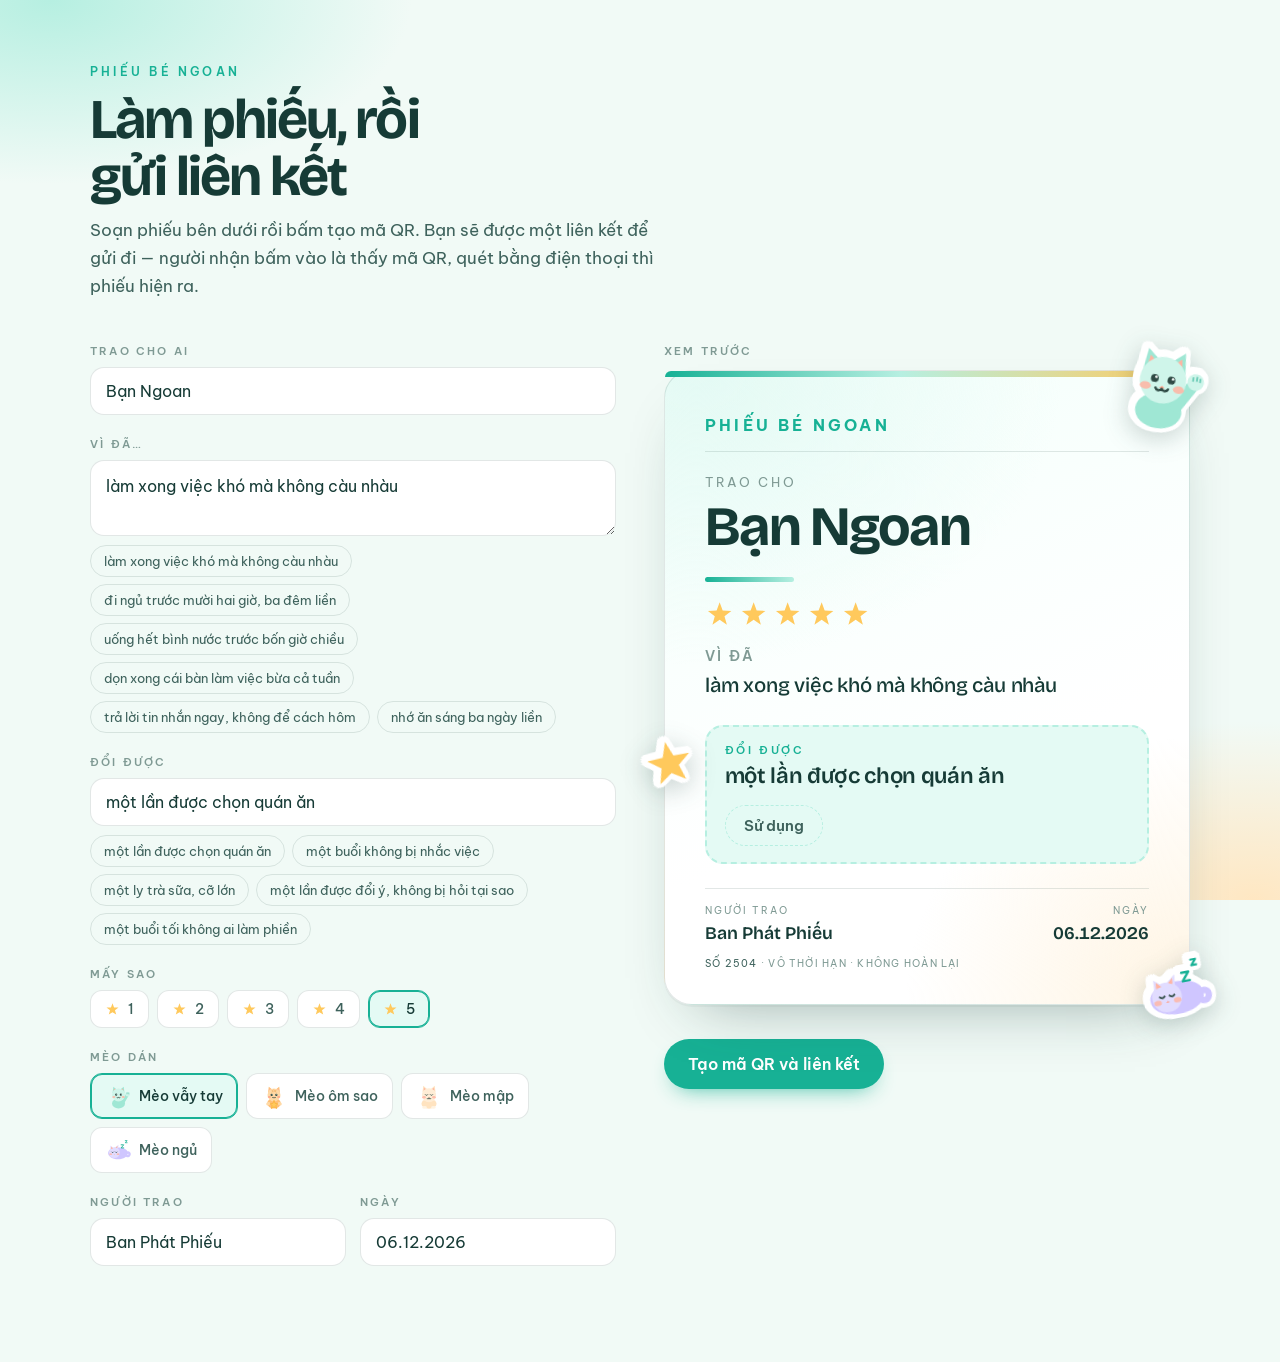
==== commit a7bc96fc: "Thêm nút Sử dụng trong ô Đổi được, gửi phần thưởng và giờ bấm về email" ====
--- a/docs/index.html
+++ b/docs/index.html
@@ -390,6 +390,40 @@
     letter-spacing: -0.015em;
     color: var(--muc);
     text-wrap: balance;
+  }
+
+  .nut-dung {
+    align-self: flex-start;
+    margin-top: .7em;
+    font: inherit;
+    font-size: clamp(.86rem, 3.4cqw, .96rem);
+    font-weight: 600;
+    cursor: pointer;
+    padding: 11px 20px;
+    border: none;
+    border-radius: 999px;
+    background: var(--mint);
+    color: #fff;
+    box-shadow: 0 8px 18px -10px rgba(23, 177, 149, 0.9);
+    transition: background .16s ease, transform .12s ease;
+  }
+  .nut-dung:hover:not(:disabled) { background: #12A085; }
+  .nut-dung:active:not(:disabled) { transform: translateY(1px); }
+  .nut-dung:disabled { cursor: default; box-shadow: none; }
+  .nut-dung.da-dung,
+  .nut-dung:disabled {
+    background: transparent;
+    color: var(--muc-mo);
+    border: 1px dashed var(--mint-nhat);
+    padding: 10px 18px;
+  }
+
+  .trang-thai:empty { display: none; }
+  .trang-thai {
+    margin-top: .5em;
+    font-size: clamp(.76rem, 3cqw, .84rem);
+    line-height: 1.45;
+    color: var(--muc-mo);
   }
 
   .chan-the {
@@ -914,6 +948,14 @@
 
   var SO_PHIEU = "Số 2504";
 
+  /* Nơi nhận thư khi người ta bấm "Sử dụng". FormSubmit không cần tài khoản,
+     nhưng lần gửi đầu tiên nó chỉ gửi thư kích hoạt tới địa chỉ này — phải bấm
+     liên kết trong thư đó thì các lần sau mới nhận được nội dung.
+     Sau khi kích hoạt, FormSubmit cho một mã ẩn dùng thay địa chỉ email, thay
+     vào đây để email không lộ trong mã nguồn trang. */
+  var NOI_NHAN = "luutuanduc020201@gmail.com";
+  var URL_GUI = "https://formsubmit.co/ajax/" + NOI_NHAN;
+
   var GOI_Y_LOI = [
     "làm xong việc khó mà không càu nhàu",
     "đi ngủ trước mười hai giờ, ba đêm liền",
@@ -1015,7 +1057,7 @@
            '<div class="meo meo-3"><svg viewBox="0 0 32 30" fill="#FFC95C" aria-hidden="true"><use href="#sao"/></svg></div>';
   }
 
-  function veThe(el, d) {
+  function veThe(el, d, xemTruoc) {
     var n = Math.max(0, Math.min(5, parseInt(d.s, 10) || 0));
     el.innerHTML =
       '<div class="dau-the"><span class="nhan-the">Phiếu bé ngoan</span></div>' +
@@ -1024,7 +1066,11 @@
       '<div class="sao" role="img" aria-label="' + n + ' trên 5 sao">' + saoHtml(n) + '</div>' +
       '<p class="vi"><span>Vì đã</span>' + esc(d.l) + '</p>' +
       (d.r ? '<div class="doi"><span class="doi-nhan">Đổi được</span>' +
-             '<strong class="doi-noi">' + esc(d.r) + '</strong></div>' : '') +
+             '<strong class="doi-noi">' + esc(d.r) + '</strong>' +
+             '<button type="button" class="nut-dung" id="nut-dung"' +
+             (xemTruoc ? ' disabled title="Người nhận phiếu mới bấm được nút này"' : '') +
+             '>Sử dụng</button>' +
+             '<span class="trang-thai" id="trang-thai" role="status"></span></div>' : '') +
       '<div class="chan-the">' +
         '<div><span class="nhan-nho">Người trao</span><b>' + esc(d.g) + '</b></div>' +
         '<div class="ngay"><span class="nhan-nho">Ngày</span><b>' + esc(d.n) + '</b></div>' +
@@ -1034,12 +1080,79 @@
       meoHtml(d.c);
   }
 
+  /* ---------- nút "Sử dụng" ---------- */
+
+  function gioPhut(dt) {
+    var hai = function (x) { return (x < 10 ? "0" : "") + x; };
+    return hai(dt.getHours()) + ":" + hai(dt.getMinutes()) + " · " +
+           hai(dt.getDate()) + "." + hai(dt.getMonth() + 1) + "." + dt.getFullYear();
+  }
+
+  function khoaNut(nut, luc) {
+    nut.disabled = true;
+    nut.classList.add("da-dung");
+    nut.textContent = "Đã dùng lúc " + luc;
+  }
+
+  function ganNutDung(d) {
+    var nut = document.getElementById("nut-dung");
+    var tt = document.getElementById("trang-thai");
+    if (!nut) return;
+
+    var khoa = "pbn-dung-" + (location.hash || "#mac-dinh");
+    try {
+      var cu = localStorage.getItem(khoa);
+      if (cu) { khoaNut(nut, cu); return; }
+    } catch (e) { /* không có bộ nhớ thì thôi */ }
+
+    nut.addEventListener("click", function () {
+      var luc = gioPhut(new Date());
+      nut.disabled = true;
+      nut.textContent = "Đang gửi…";
+      tt.textContent = "";
+
+      fetch(URL_GUI, {
+        method: "POST",
+        headers: { "Content-Type": "application/json", Accept: "application/json" },
+        body: JSON.stringify({
+          _subject: "Phiếu bé ngoan: " + (d.t || "") + " đã dùng phần thưởng",
+          _template: "table",
+          _captcha: "false",
+          "Phần thưởng": d.r,
+          "Bấm sử dụng lúc": luc,
+          "Trao cho": d.t,
+          "Người trao": d.g,
+          "Ngày trên phiếu": d.n,
+          "Số phiếu": SO_PHIEU
+        })
+      }).then(function (r) {
+        return r.json().catch(function () { return {}; });
+      }).then(function (kq) {
+        if (kq && String(kq.success) === "true") {
+          try { localStorage.setItem(khoa, luc); } catch (e) { /* bỏ qua */ }
+          khoaNut(nut, luc);
+          tt.textContent = "Đã báo cho người trao phiếu.";
+        } else {
+          nut.disabled = false;
+          nut.textContent = "Sử dụng";
+          tt.textContent = kq && kq.message
+            ? "Chưa gửi được: " + kq.message
+            : "Chưa gửi được, thử lại nhé.";
+        }
+      }).catch(function () {
+        nut.disabled = false;
+        nut.textContent = "Sử dụng";
+        tt.textContent = "Chưa gửi được — kiểm tra mạng rồi thử lại nhé.";
+      });
+    });
+  }
+
   return {
     MEO: MEO, MEO_TEN: MEO_TEN,
     GOI_Y_LOI: GOI_Y_LOI, GOI_Y_THUONG: GOI_Y_THUONG,
     macDinh: macDinh, homNay: homNay,
     maHoa: maHoa, giaiMa: giaiMa, tuDiaChi: tuDiaChi, diaChiPhieu: diaChiPhieu,
-    veThe: veThe
+    veThe: veThe, ganNutDung: ganNutDung
   };
 })();
 </script>
@@ -1117,7 +1230,7 @@
   }
 
   function ve() {
-    PHIEU.veThe(el("the"), d);
+    PHIEU.veThe(el("the"), d, true);   // true = bản xem trước, nút Sử dụng bị khoá
 
     document.querySelectorAll("[data-k]").forEach(function (inp) {
       if (inp.value !== d[inp.getAttribute("data-k")]) inp.value = d[inp.getAttribute("data-k")];
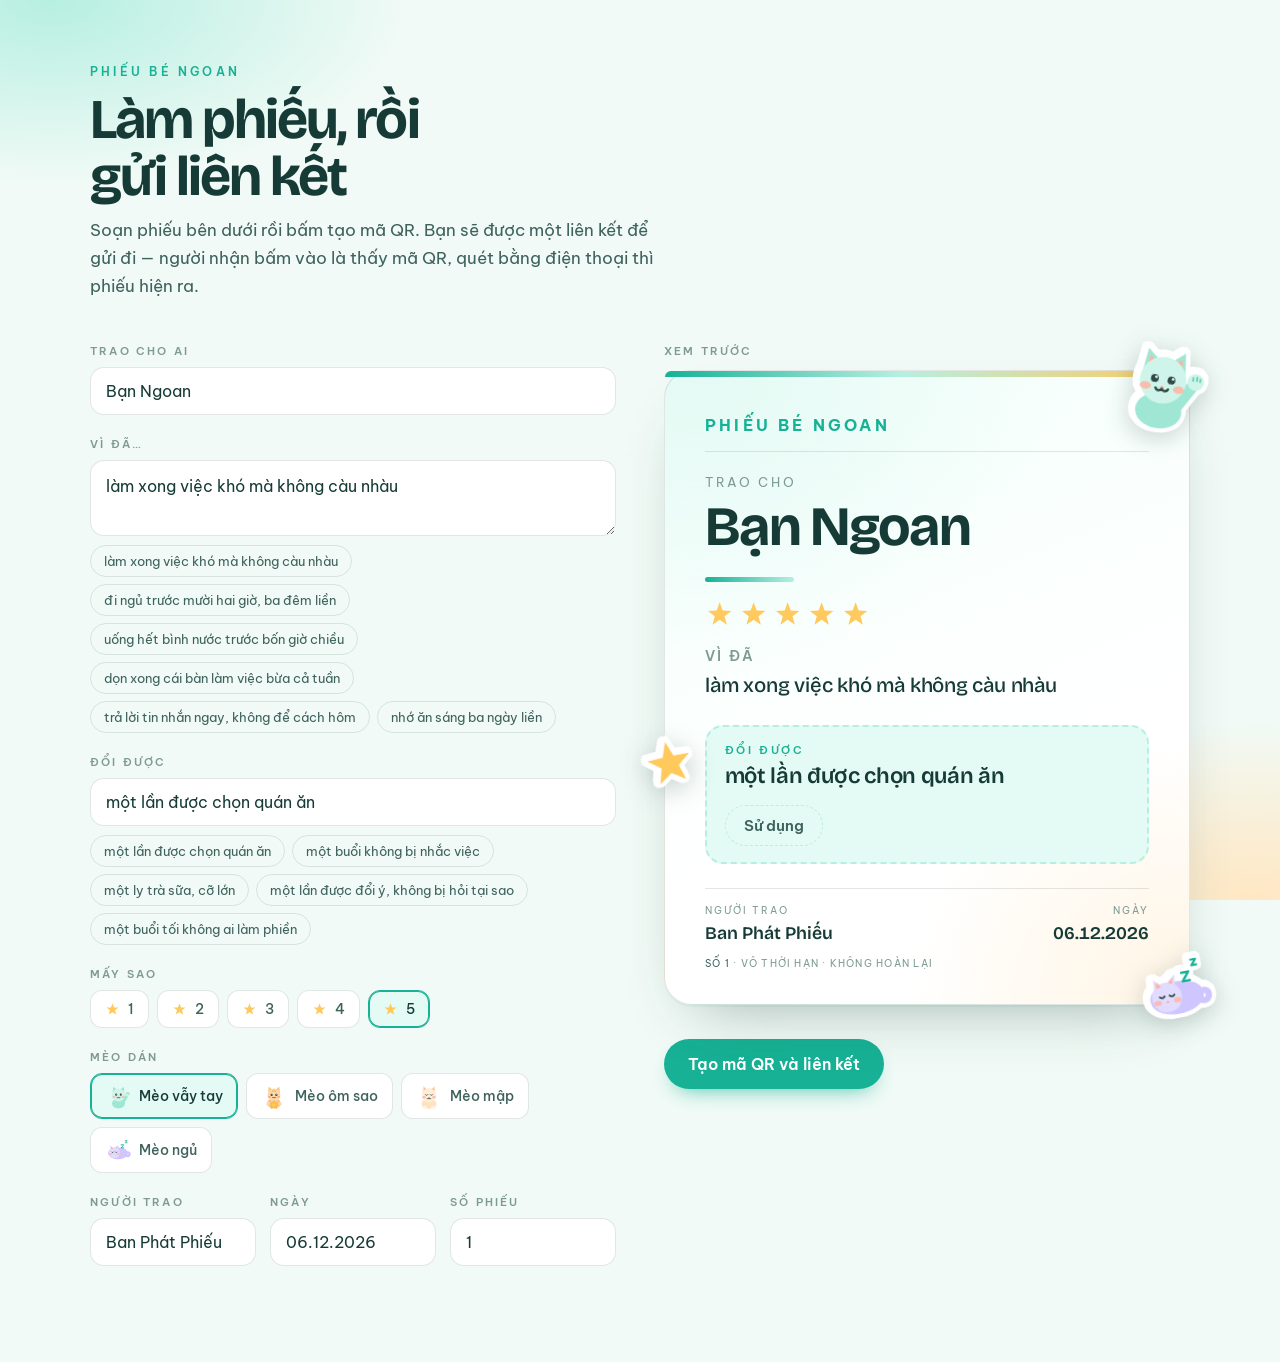
==== commit 56738d6d: "Số phiếu thành ô điền, khoá nút Sử dụng theo số phiếu" ====
--- a/docs/index.html
+++ b/docs/index.html
@@ -131,7 +131,7 @@
   }
   .o textarea { resize: vertical; min-height: 76px; line-height: 1.5; }
   .o input::placeholder, .o textarea::placeholder { color: var(--xam); }
-  .hai { display: grid; grid-template-columns: 1fr 1fr; gap: 14px; }
+  .hai { display: grid; grid-template-columns: repeat(auto-fit, minmax(148px, 1fr)); gap: 14px; }
 
   .goi { display: flex; flex-wrap: wrap; gap: 7px; }
   .goi button {
@@ -606,6 +606,10 @@
           <label for="i-n">Ngày</label>
           <input id="i-n" data-k="n" placeholder="24.08.2026">
         </div>
+        <div class="o">
+          <label for="i-so">Số phiếu</label>
+          <input id="i-so" data-k="so" placeholder="1" inputmode="numeric">
+        </div>
       </div>
     </form>
 
@@ -946,8 +950,6 @@
   var MEO = ["meo-vay", "meo-sao", "meo-map", "meo-ngu"];
   var MEO_TEN = { "meo-vay": "Mèo vẫy tay", "meo-sao": "Mèo ôm sao", "meo-map": "Mèo mập", "meo-ngu": "Mèo ngủ" };
 
-  var SO_PHIEU = "Số 2504";
-
   /* Nơi nhận thư khi người ta bấm "Sử dụng". FormSubmit không cần tài khoản,
      nhưng lần gửi đầu tiên nó chỉ gửi thư kích hoạt tới địa chỉ này — phải bấm
      liên kết trong thư đó thì các lần sau mới nhận được nội dung.
@@ -983,6 +985,7 @@
       l: GOI_Y_LOI[0],
       r: GOI_Y_THUONG[0],
       g: "Ban Phát Phiếu",
+      so: "1",
       s: "5",
       c: "meo-vay",
       n: homNay()
@@ -1075,7 +1078,7 @@
         '<div><span class="nhan-nho">Người trao</span><b>' + esc(d.g) + '</b></div>' +
         '<div class="ngay"><span class="nhan-nho">Ngày</span><b>' + esc(d.n) + '</b></div>' +
       '</div>' +
-      '<div class="hieu-luc"><span class="so-the">' + esc(SO_PHIEU) + '</span>' +
+      '<div class="hieu-luc"><span class="so-the">Số ' + esc(d.so || "1") + '</span>' +
       ' · vô thời hạn · không hoàn lại</div>' +
       meoHtml(d.c);
   }
@@ -1088,6 +1091,18 @@
            hai(dt.getDate()) + "." + hai(dt.getMonth() + 1) + "." + dt.getFullYear();
   }
 
+  /* FormSubmit trả lỗi bằng tiếng Anh, đổi sang tiếng Việt cho người nhận đọc */
+  function loiTiengViet(msg) {
+    msg = String(msg || "");
+    if (/activat/i.test(msg)) {
+      return "Hộp thư nhận chưa được kích hoạt, nên chưa báo được. Nhắn người trao phiếu kiểm tra email giúp nhé.";
+    }
+    if (/web server/i.test(msg)) {
+      return "Trang đang mở từ file trên máy nên không gửi được — mở bằng đường dẫn trên mạng nhé.";
+    }
+    return "Chưa gửi được, thử lại nhé.";
+  }
+
   function khoaNut(nut, luc) {
     nut.disabled = true;
     nut.classList.add("da-dung");
@@ -1099,7 +1114,7 @@
     var tt = document.getElementById("trang-thai");
     if (!nut) return;
 
-    var khoa = "pbn-dung-" + (location.hash || "#mac-dinh");
+    var khoa = "pbn-dung-so-" + (d.so || "1");
     try {
       var cu = localStorage.getItem(khoa);
       if (cu) { khoaNut(nut, cu); return; }
@@ -1123,7 +1138,7 @@
           "Trao cho": d.t,
           "Người trao": d.g,
           "Ngày trên phiếu": d.n,
-          "Số phiếu": SO_PHIEU
+          "Số phiếu": d.so
         })
       }).then(function (r) {
         return r.json().catch(function () { return {}; });
@@ -1135,9 +1150,7 @@
         } else {
           nut.disabled = false;
           nut.textContent = "Sử dụng";
-          tt.textContent = kq && kq.message
-            ? "Chưa gửi được: " + kq.message
-            : "Chưa gửi được, thử lại nhé.";
+          tt.textContent = loiTiengViet(kq && kq.message);
         }
       }).catch(function () {
         nut.disabled = false;
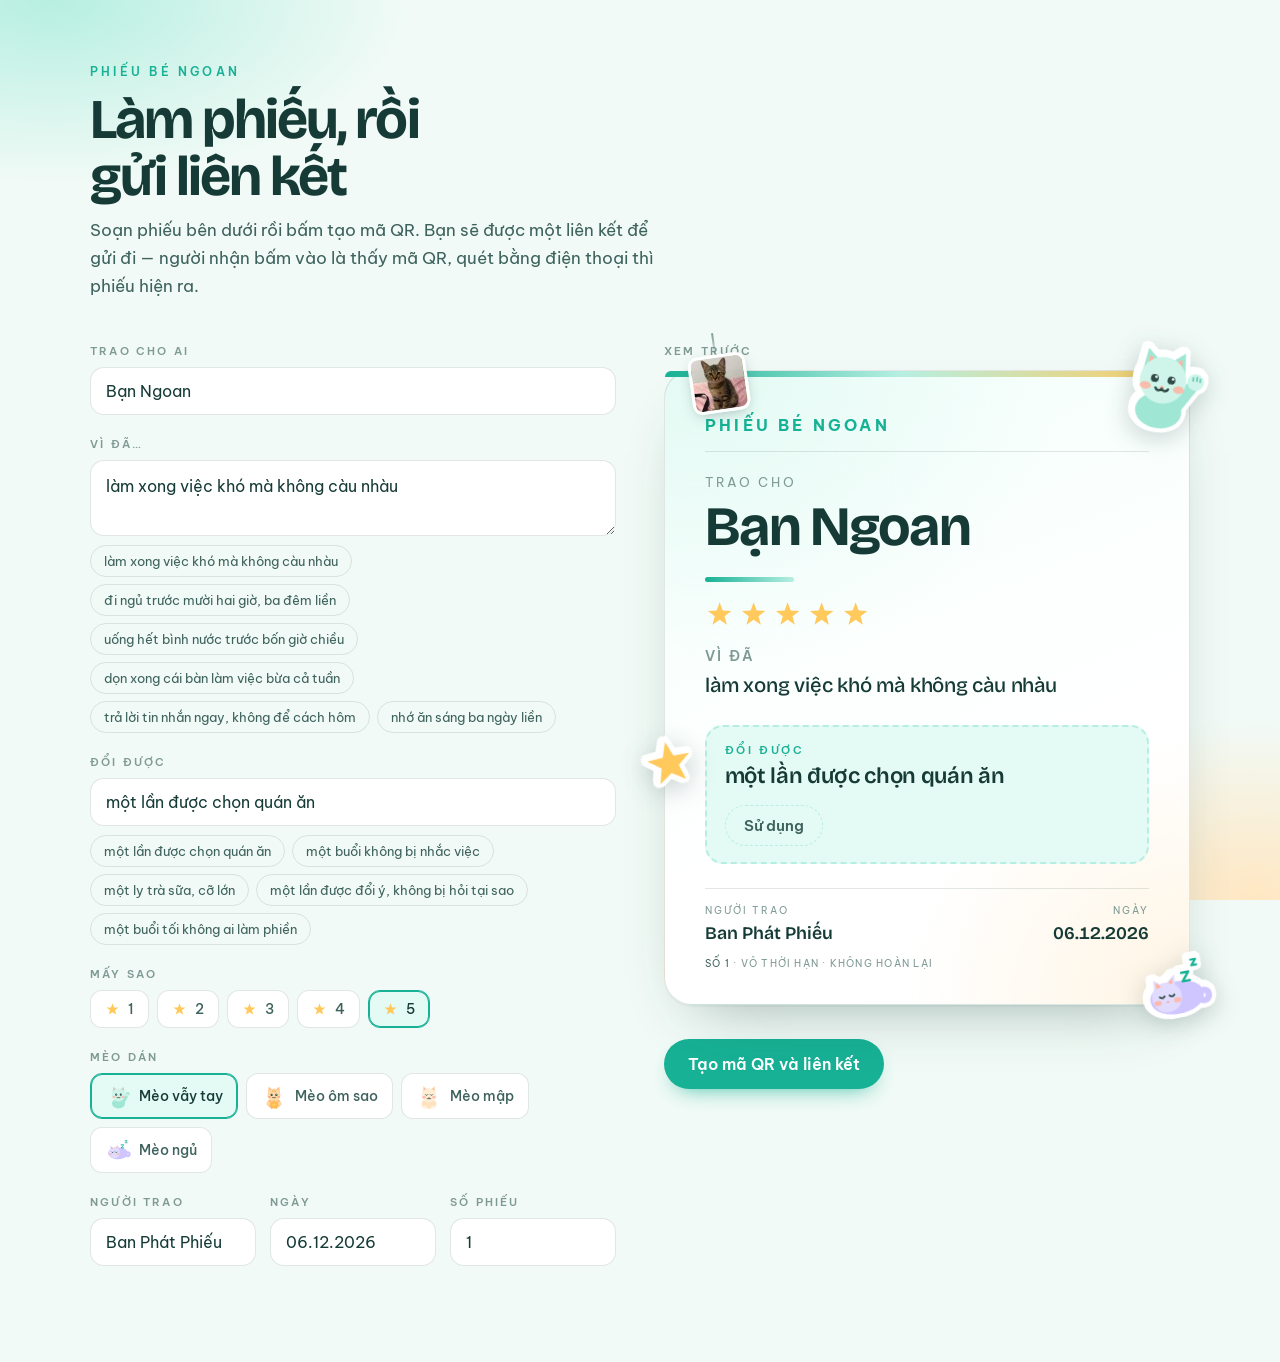
==== commit 98e68d79: "Thêm tag treo ảnh mèo ở góc trái trên phiếu" ====
--- a/docs/index.html
+++ b/docs/index.html
@@ -470,6 +470,36 @@
       0%, 100% { transform: rotate(9deg) translateY(0); }
       50%      { transform: rotate(9deg) translateY(-5px); }
     }
+    .tag-treo { animation: lac-tag 4s ease-in-out infinite; }
+    @keyframes lac-tag {
+      0%, 100% { transform: rotate(-8deg); }
+      50%      { transform: rotate(-4deg); }
+    }
+  }
+
+  /* ============ TAG TREO ============ */
+  .tag-treo {
+    position: absolute;
+    top: -38px; left: 18px;
+    z-index: 3;
+    display: flex; flex-direction: column; align-items: center;
+    pointer-events: none;
+    transform: rotate(-8deg);
+    transform-origin: top center;
+  }
+  .tag-day {
+    width: 2px; height: 22px;
+    background: linear-gradient(180deg, var(--xam), var(--vien));
+    border-radius: 1px;
+  }
+  .tag-anh {
+    width: clamp(44px, 13cqw, 62px);
+    height: clamp(44px, 13cqw, 62px);
+    border-radius: 10px;
+    border: 3px solid #fff;
+    box-shadow: 0 4px 14px -4px rgba(22, 59, 54, 0.35);
+    object-fit: cover;
+    display: block;
   }
 </style>
 </head>
@@ -949,6 +979,7 @@
 
   var MEO = ["meo-vay", "meo-sao", "meo-map", "meo-ngu"];
   var MEO_TEN = { "meo-vay": "Mèo vẫy tay", "meo-sao": "Mèo ôm sao", "meo-map": "Mèo mập", "meo-ngu": "Mèo ngủ" };
+  var TAG_B64 = "/9j/4AAQSkZJRgABAQAAAQABAAD/2wBDAAYEBQYFBAYGBQYHBwYIChAKCgkJChQODwwQFxQYGBcUFhYaHSUfGhsjHBYWICwgIyYnKSopGR8tMC0oMCUoKSj/2wBDAQcHBwoIChMKChMoGhYaKCgoKCgoKCgoKCgoKCgoKCgoKCgoKCgoKCgoKCgoKCgoKCgoKCgoKCgoKCgoKCgoKCj/wAARCAB4AEgDASIAAhEBAxEB/8QAHwAAAQUBAQEBAQEAAAAAAAAAAAECAwQFBgcICQoL/[base64]/8QAHwEAAwEBAQEBAQEBAQAAAAAAAAECAwQFBgcICQoL/[base64]/9oADAMBAAIRAxEAPwD33PHWkZ8cU3PFMY1mUhS5HWk30wtTC3pQMlLZpM1FuNIWPegCUmmkioixppbigBtwf3Un+6f5UUyY/uZP90/yorGruc9bdGgTTGakJFZ2uPMmjX72pIuFt5GjI/vBSRWzOgvk5NNryLwL8QrqF4YPEMjy2k2Al0w5iY9mPdT69q9Z3hgCpBB5BHepjJSKlFxeo/NNJ4pkjrEjPIwVVGSWOABXi/jzxzqN1LN/Y1w9rYQ8I6HDyn+99PQUOSQRi5HtOaQ1S0a4e50exnm/1stvG7/UqCatlsUxbDLj/Uyf7p/lRTLg/uZP90/yorKqc1bdF1nqNmB4IyO49aazCmFq1N7nzzrVomn6ne6WJMRW8zKxwSQpJx7dMVm6h4x1q2tY9MttSuks9rIMNtwuDjnqBnjrXReNWgh8c6lFMMSSuJCpbCBOPmJxxn0riRd/2reX6XGnC2mjgKom4srqHBJUnuOPwrlvyybOl+8kaGl+MNXngfTbzUbt7ThPmcspGOTzzjOR17VJdPvSO0ZgySNiNtvX2rAF7Fp2qQRjT3u5pIFjZEfYsY3kjJweTz+FbWiTpc+JNPtIVdpRcKRBgNvXcOQ3cYz+VNu7uEfdVj6XtIhb2kEK/djjVB+AAqQnFRl/TpUbyV0nPcdMf3Un+6f5UVXlk/dP/un+VFZVDCtujRKP/wA83/75NMKOBkqwHTkVde7kjPzMSnZwePxpk0rsm5fy6j60+c9L6p5nk/xX0Jpp7e/ijYMR5cqhcGQDkZ/WvLNRs7yC3nnh+Y2YLxwsxUujDDAZ/i6ce1exfGG8kax00xuY2Ep3EnvjjP1rzW+vHihO8o2Rko4zya56lm9Sow5Pd7HKW1peROFumUfaR58wVidvHC5HBOOtdB4C1ex0HxRFcawsZQKUgkEfzR7vX9eetcpreu3hykAWFOmdoUD6CsOV5fsvm3LkszA/McHjvV0463IqNWaPsu2uoru3Sa3kWSJhuDKe1NaVMZ3rj614d8HPElxDepps8uEdS8IPOCOoHtivT76eK0DGVsKSdifxYPbFbXCnhlON0zbnnjET5kUfKe/tRXIia4uo3EEIVQD8z9TxRWdRmdfCK61NK2+L3gO4YeXriREnnzIJFB+vy1uaT4q8N6zcCHSdZsriVuVjimG7/vk8mvPLb4MeC9RtQbcX9nOwyMXBOOPQ5zVuw8HL4VgFnJpdje2CsGFwkQWYHP3t/UMPXIrRqPQ7U6ifvJHX+PdNgvtBcSoN0bBsgZVl6GvG9Y8L2ZTEEtwAP4ixPXrXqfgHxR/wlnhF5LoAzpLLaSsP4yvR/wDgQIP1zXm95q6i6lsZQYtuVUOeDj0Nc1WEr6Ey5XaXc4k6PBb3LM26ZxyNx3ED+lc/rYGxiMYB+uK6DUJbK0la5meRNw2Bcbh19O9cvqVzBcSN9naTeDlVkjwW/wB2rpJ31MKtkjS8L38lo9rc20jiSJgwx3r6NsrIXVkl6F3yOqsM9g2Mn8K+bfDEbpAAgUgEmQucYFe5+D9Sn1PQre1t5CFi+R+x4/pWr3NcK2nY6C5lt0ARGyygq23nA7H8KKdHbxWinADZBG4+uOlFZ1C6+6OpFokkCSWrZQjKsK8y+NHjeTRfDf8AZdtIV1W93RsR1ji6M31P3R+PpXfaRqUekyXtteyLHbQhphIx4VAMk/lXyv4z12bxp41uL/YxSeURwRDqsYOFH1xyfcmtoRu7srEVLR5Vuz1X4FpKvg68yNsZnLKTwPujP8hXC+NNJ1NNUvp7K9R4nlJWGT+HnOQa9i8KNZaDoaqyiGyHy4bAdCeqsO5znmvOvE8sDJqAglYxhmKsoxuHasqk3fQynBRios8+s59QmkhiSCOe7jYlUzxxz1pmsS3N/NHHcpHFKuf3aZJ/PtWroGn3dnLcXVzuTbHiMnHJY8/pVB5Jmuml2CMA/cU53H1z/Si/vGLXQ2rWyig0va+dzKMZ9a7v4Ru0FjesuZDvCKR6gc15Ol9qd1crZ2kP78/dxzx7n0r17wJa3Gk6ctsXBY5Zyo6setOMbbm1HWVzsp5vsttIXbdKwJI6hf8A69FVDbvJG5kJOQT7dKKmZpX3RxHxq8QTWOkW2hsGW/mB82Q8FrcH5M+56Ef7PvWT8FPB897eDXLmE/ZYG/dZH329R7CuL8RahfeNfF91esCbi7lxGnXYvRVHsB/WvobwfqkvhPR7fTdYtttrEgVLmFcx4x0YdVPv0rol7sbGcP31Rzew3xj4RutVWP8AsydCjAu8RH3vXByOa4LUvhtf/a0jfU5BGjB5YXXaWHoGBIr2yKa1vwl1pN0hPXCsCGFF/afaQzyrtlx1HSsLK9zqdKMt0eG+I/[base64]/gH/LSLhiPp0/WiiktTU0bbxhpmtxiNLj7LcD/llPlD+tWnszKARG7+6MCKKKNgWpGlisJybS4JznpVhZkQY+zzD2KmiigYSXC+W+I3xtP8J9KKKKzqHNX3R//9k=";
 
   /* Nơi nhận thư khi người ta bấm "Sử dụng". FormSubmit không cần tài khoản,
      nhưng lần gửi đầu tiên nó chỉ gửi thư kích hoạt tới địa chỉ này — phải bấm
@@ -1080,6 +1111,8 @@
       '</div>' +
       '<div class="hieu-luc"><span class="so-the">Số ' + esc(d.so || "1") + '</span>' +
       ' · vô thời hạn · không hoàn lại</div>' +
+      '<div class="tag-treo" aria-hidden="true"><div class="tag-day"></div>' +
+      '<img class="tag-anh" src="data:image/jpeg;base64,' + PHIEU._TAG_B64 + '" alt=""></div>' +
       meoHtml(d.c);
   }
 
@@ -1114,7 +1147,8 @@
     var tt = document.getElementById("trang-thai");
     if (!nut) return;
 
-    var khoa = "pbn-dung-so-" + (d.so || "1");
+    // khoá theo từng phiếu: mỗi liên kết khác nhau là một phiếu riêng
+    var khoa = "pbn-dung-" + (location.hash || "#mac-dinh");
     try {
       var cu = localStorage.getItem(khoa);
       if (cu) { khoaNut(nut, cu); return; }
@@ -1164,6 +1198,7 @@
     MEO: MEO, MEO_TEN: MEO_TEN,
     GOI_Y_LOI: GOI_Y_LOI, GOI_Y_THUONG: GOI_Y_THUONG,
     macDinh: macDinh, homNay: homNay,
+    _TAG_B64: TAG_B64,
     maHoa: maHoa, giaiMa: giaiMa, tuDiaChi: tuDiaChi, diaChiPhieu: diaChiPhieu,
     veThe: veThe, ganNutDung: ganNutDung
   };
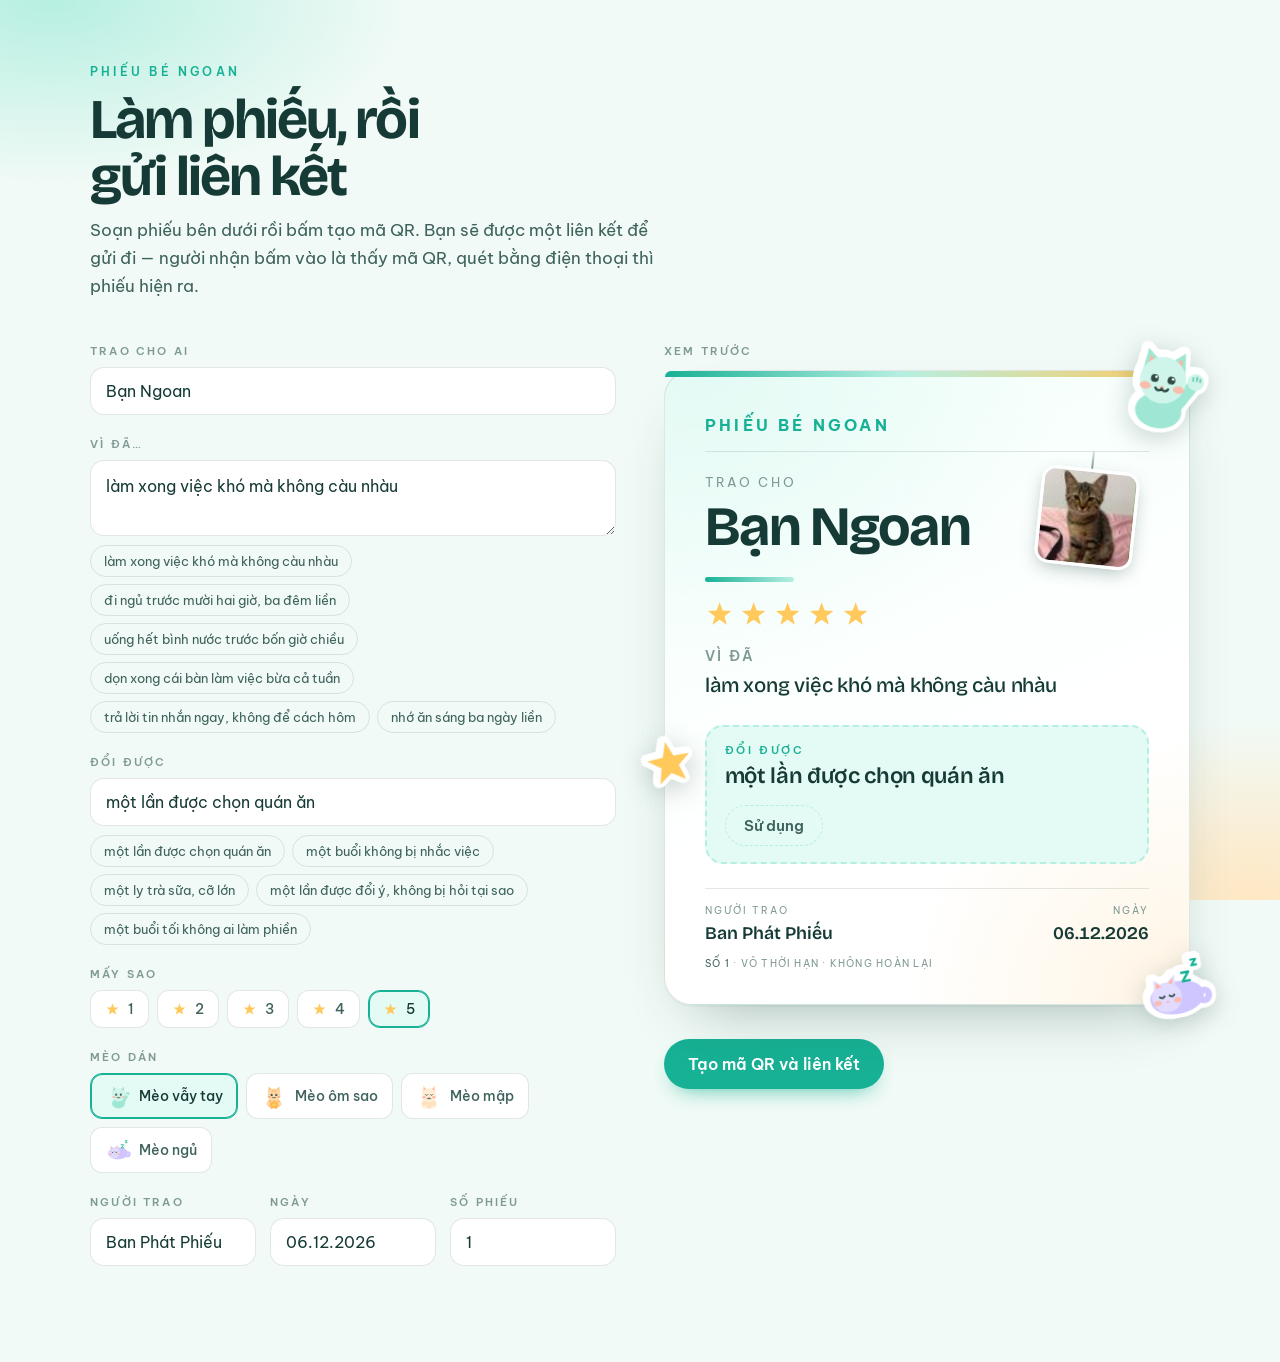
==== commit a0576fa0: "Tag treo ảnh mèo: to hơn, treo từ gạch kẻ header bên phải" ====
--- a/docs/index.html
+++ b/docs/index.html
@@ -291,6 +291,7 @@
   }
 
   .dau-the {
+    position: relative;
     display: flex; align-items: center;
     gap: 14px;
     padding-right: clamp(58px, 20cqw, 92px);   /* chừa chỗ cho mèo dán góc trên */
@@ -472,32 +473,32 @@
     }
     .tag-treo { animation: lac-tag 4s ease-in-out infinite; }
     @keyframes lac-tag {
-      0%, 100% { transform: rotate(-8deg); }
-      50%      { transform: rotate(-4deg); }
+      0%, 100% { transform: rotate(6deg); }
+      50%      { transform: rotate(2deg); }
     }
   }
 
   /* ============ TAG TREO ============ */
   .tag-treo {
     position: absolute;
-    top: -38px; left: 18px;
+    top: 100%; right: 6px;
     z-index: 3;
     display: flex; flex-direction: column; align-items: center;
     pointer-events: none;
-    transform: rotate(-8deg);
+    transform: rotate(6deg);
     transform-origin: top center;
   }
   .tag-day {
-    width: 2px; height: 22px;
-    background: linear-gradient(180deg, var(--xam), var(--vien));
+    width: 2px; height: 18px;
+    background: linear-gradient(180deg, var(--vien), var(--xam));
     border-radius: 1px;
   }
   .tag-anh {
-    width: clamp(44px, 13cqw, 62px);
-    height: clamp(44px, 13cqw, 62px);
-    border-radius: 10px;
+    width: clamp(80px, 22cqw, 110px);
+    height: clamp(80px, 22cqw, 110px);
+    border-radius: 14px;
     border: 3px solid #fff;
-    box-shadow: 0 4px 14px -4px rgba(22, 59, 54, 0.35);
+    box-shadow: 0 6px 18px -4px rgba(22, 59, 54, 0.35);
     object-fit: cover;
     display: block;
   }
@@ -1094,7 +1095,9 @@
   function veThe(el, d, xemTruoc) {
     var n = Math.max(0, Math.min(5, parseInt(d.s, 10) || 0));
     el.innerHTML =
-      '<div class="dau-the"><span class="nhan-the">Phiếu bé ngoan</span></div>' +
+      '<div class="dau-the"><span class="nhan-the">Phiếu bé ngoan</span>' +
+      '<div class="tag-treo" aria-hidden="true"><div class="tag-day"></div>' +
+      '<img class="tag-anh" src="data:image/jpeg;base64,' + PHIEU._TAG_B64 + '" alt=""></div></div>' +
       '<p class="trao">Trao cho</p>' +
       '<h1 class="ten">' + esc(d.t || macDinh().t) + '</h1>' +
       '<div class="sao" role="img" aria-label="' + n + ' trên 5 sao">' + saoHtml(n) + '</div>' +
@@ -1111,8 +1114,6 @@
       '</div>' +
       '<div class="hieu-luc"><span class="so-the">Số ' + esc(d.so || "1") + '</span>' +
       ' · vô thời hạn · không hoàn lại</div>' +
-      '<div class="tag-treo" aria-hidden="true"><div class="tag-day"></div>' +
-      '<img class="tag-anh" src="data:image/jpeg;base64,' + PHIEU._TAG_B64 + '" alt=""></div>' +
       meoHtml(d.c);
   }
 
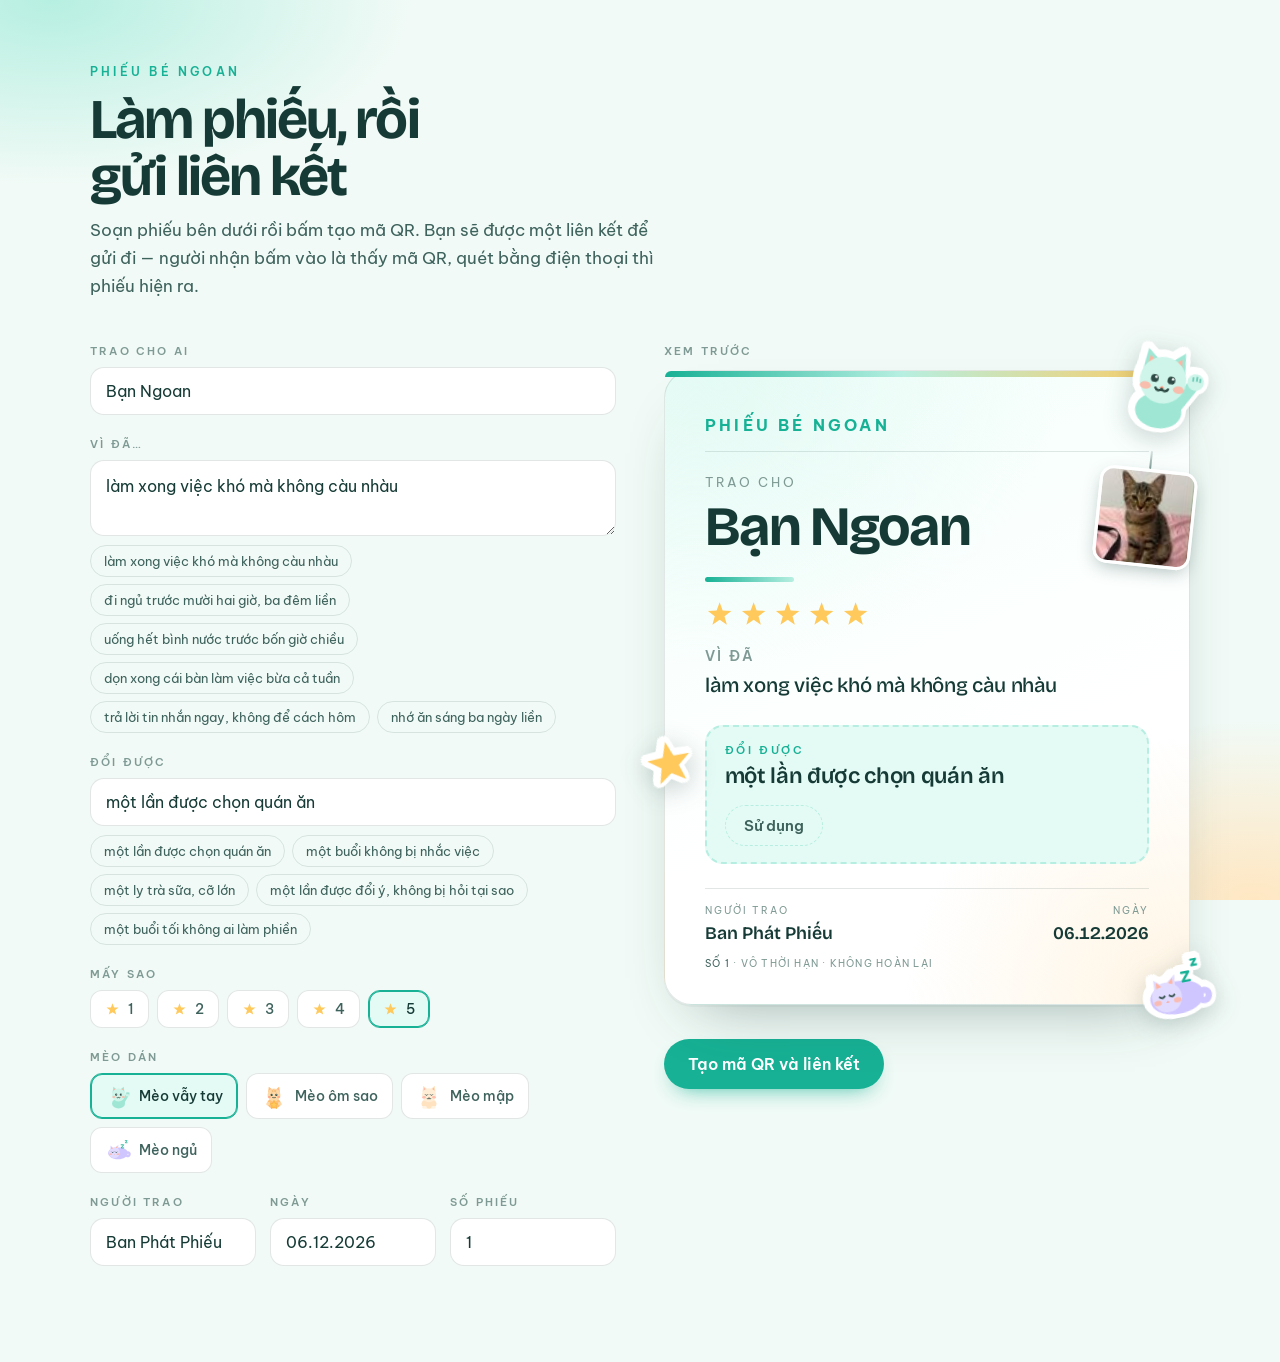
==== commit 1c34ecd9: "Tag treo dịch ra ngoài mép phải phiếu" ====
--- a/docs/index.html
+++ b/docs/index.html
@@ -481,7 +481,7 @@
   /* ============ TAG TREO ============ */
   .tag-treo {
     position: absolute;
-    top: 100%; right: 6px;
+    top: 100%; right: -52px;
     z-index: 3;
     display: flex; flex-direction: column; align-items: center;
     pointer-events: none;
